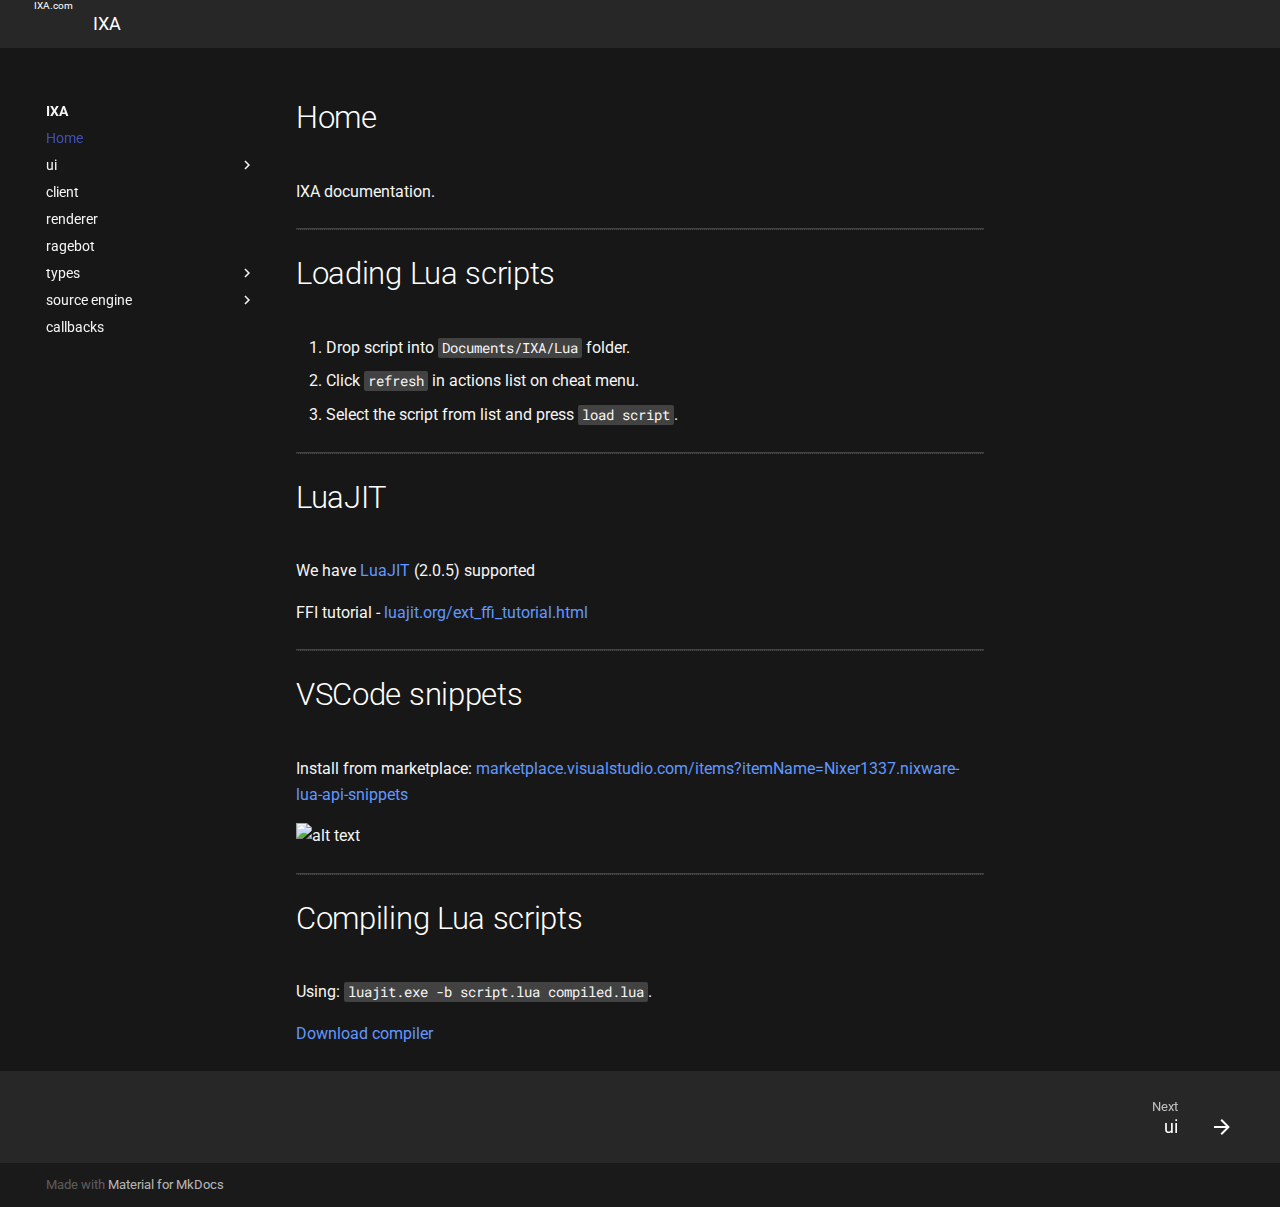
==== api.html @ 3b414187 "Update api.html" ====
<!doctype html>
<html lang="en" class="no-js">
  <head>
    
        <meta charset="utf-8">
        <meta name="viewport" content="width=device-width,initial-scale=1">
        <link rel="shortcut icon" href="img/2main.png">
        <meta name="generator" content="mkdocs-1.1.2, mkdocs-material-5.2.0">
        <title>IXA</title>
        <link rel="stylesheet" href="css/api.css">
        <link href="https://fonts.gstatic.com" rel="preconnect" crossorigin>
        <link rel="stylesheet" href="https://fonts.googleapis.com/css?family=Roboto:300,400,400i,700%7CRoboto+Mono&display=fallback">
        <style>body,input{font-family:"Roboto",-apple-system,BlinkMacSystemFont,Helvetica,Arial,sans-serif}code,kbd,pre{font-family:"Roboto Mono",SFMono-Regular,Consolas,Menlo,monospace}</style>
  </head>
  
  
    <body dir="ltr">
  
    <input class="md-toggle" data-md-toggle="drawer" type="checkbox" id="__drawer" autocomplete="off">
    <input class="md-toggle" data-md-toggle="search" type="checkbox" id="__search" autocomplete="off">
    <label class="md-overlay" for="__drawer"></label>
    <div data-md-component="skip">
      
        
        <a href="#home" class="md-skip">
          Skip to content
        </a>
      
    </div>
    <div data-md-component="announce">
      
    </div>
    
      <header class="md-header" data-md-component="header">
  <nav class="md-header-nav md-grid" aria-label="Header">
    <a href="." title="IXA" class="md-header-nav__brand" aria-label="IXA">
      
    <a href="">IXA<span></span>.com</a>

    </a>
    <label class="md-header-nav__button md-icon" for="__drawer">
      <svg xmlns="http://www.w3.org/2000/svg" viewBox="0 0 24 24"><path d="M3 6h18v2H3V6m0 5h18v2H3v-2m0 5h18v2H3v-2z"/></svg>
    </label>
    <div class="md-header-nav__title" data-md-component="header-title">
      
        <div class="md-header-nav__ellipsis">
          <span class="md-header-nav__topic md-ellipsis">IXA</span><span class="md-header-nav__topic md-ellipsis">
            
              Home
            
          </span>
        </div>
      
    </div>
    
      <label class="md-header-nav__button md-icon" for="__search">
        <svg xmlns="http://www.w3.org/2000/svg" viewBox="0 0 24 24"><path d="M9.5 3A6.5 6.5 0 0116 9.5c0 1.61-.59 3.09-1.56 4.23l.27.27h.79l5 5-1.5 1.5-5-5v-.79l-.27-.27A6.516 6.516 0 019.5 16 6.5 6.5 0 013 9.5 6.5 6.5 0 019.5 3m0 2C7 5 5 7 5 9.5S7 14 9.5 14 14 12 14 9.5 12 5 9.5 5z"/></svg>
      </label>
      
<div class="md-search" data-md-component="search" role="dialog">
  <label class="md-search__overlay" for="__search"></label>
  <div class="md-search__inner" role="search">
    <form class="md-search__form" name="search">
      <input type="text" class="md-search__input" name="query" aria-label="Search" placeholder="Search" autocapitalize="off" autocorrect="off" autocomplete="off" spellcheck="false" data-md-component="search-query" data-md-state="active">
      <label class="md-search__icon md-icon" for="__search">
        <svg xmlns="http://www.w3.org/2000/svg" viewBox="0 0 24 24"><path d="M9.5 3A6.5 6.5 0 0116 9.5c0 1.61-.59 3.09-1.56 4.23l.27.27h.79l5 5-1.5 1.5-5-5v-.79l-.27-.27A6.516 6.516 0 019.5 16 6.5 6.5 0 013 9.5 6.5 6.5 0 019.5 3m0 2C7 5 5 7 5 9.5S7 14 9.5 14 14 12 14 9.5 12 5 9.5 5z"/></svg>
        <svg xmlns="http://www.w3.org/2000/svg" viewBox="0 0 24 24"><path d="M20 11v2H8l5.5 5.5-1.42 1.42L4.16 12l7.92-7.92L13.5 5.5 8 11h12z"/></svg>
      </label>
      <button type="reset" class="md-search__icon md-icon" aria-label="Clear" data-md-component="search-reset" tabindex="-1">
        <svg xmlns="http://www.w3.org/2000/svg" viewBox="0 0 24 24"><path d="M19 6.41L17.59 5 12 10.59 6.41 5 5 6.41 10.59 12 5 17.59 6.41 19 12 13.41 17.59 19 19 17.59 13.41 12 19 6.41z"/></svg>
      </button>
    </form>
    <div class="md-search__output">
      <div class="md-search__scrollwrap" data-md-scrollfix>
        <div class="md-search-result" data-md-component="search-result">
          <div class="md-search-result__meta">
            Initializing search
          </div>
          <ol class="md-search-result__list"></ol>
        </div>
      </div>
    </div>
  </div>
</div>
    
    
  </nav>
</header>
    
    <div class="md-container" data-md-component="container">
      
        
      
      
        
      
      <main class="md-main" data-md-component="main">
        <div class="md-main__inner md-grid">
          
            
              <div class="md-sidebar md-sidebar--primary" data-md-component="navigation">
                <div class="md-sidebar__scrollwrap">
                  <div class="md-sidebar__inner">
                    <nav class="md-nav md-nav--primary" aria-label="Navigation" data-md-level="0">
  <label class="md-nav__title" for="__drawer">
    <a href="." title="IXA" class="md-nav__button md-logo" aria-label="IXA">
      
  <img src="2main.png" alt="logo">

    </a>
    IXA
  </label>
  
  <ul class="md-nav__list" data-md-scrollfix>
    
      
      
      

  


  <li class="md-nav__item md-nav__item--active">
    
    <input class="md-nav__toggle md-toggle" data-md-toggle="toc" type="checkbox" id="__toc">
    
      
    
    
    <a href="." title="Home" class="md-nav__link md-nav__link--active">
      Home
    </a>
    
  </li>

    
      
      
      


  <li class="md-nav__item md-nav__item--nested">
    
      <input class="md-nav__toggle md-toggle" data-md-toggle="nav-2" type="checkbox" id="nav-2">
    
    <label class="md-nav__link" for="nav-2">
      ui
      <span class="md-nav__icon md-icon">
        <svg xmlns="http://www.w3.org/2000/svg" viewBox="0 0 24 24"><path d="M8.59 16.58L13.17 12 8.59 7.41 10 6l6 6-6 6-1.41-1.42z"/></svg>
      </span>
    </label>
    <nav class="md-nav" aria-label="ui" data-md-level="1">
      <label class="md-nav__title" for="nav-2">
        <span class="md-nav__icon md-icon">
          <svg xmlns="http://www.w3.org/2000/svg" viewBox="0 0 24 24"><path d="M20 11v2H8l5.5 5.5-1.42 1.42L4.16 12l7.92-7.92L13.5 5.5 8 11h12z"/></svg>
        </span>
        ui
      </label>
      <ul class="md-nav__list" data-md-scrollfix>
        
        
          
          
          


  <li class="md-nav__item">
    <a href="ui/ui/" title="ui" class="md-nav__link">
      ui
    </a>
  </li>

        
          
          
          


  <li class="md-nav__item">
    <a href="ui/vars/" title="vars" class="md-nav__link">
      vars
    </a>
  </li>

        
          
          
          


  <li class="md-nav__item md-nav__item--nested">
    
      <input class="md-nav__toggle md-toggle" data-md-toggle="nav-2-3" type="checkbox" id="nav-2-3">
    
    <label class="md-nav__link" for="nav-2-3">
      types
      <span class="md-nav__icon md-icon">
        <svg xmlns="http://www.w3.org/2000/svg" viewBox="0 0 24 24"><path d="M8.59 16.58L13.17 12 8.59 7.41 10 6l6 6-6 6-1.41-1.42z"/></svg>
      </span>
    </label>
    <nav class="md-nav" aria-label="types" data-md-level="2">
      <label class="md-nav__title" for="nav-2-3">
        <span class="md-nav__icon md-icon">
          <svg xmlns="http://www.w3.org/2000/svg" viewBox="0 0 24 24"><path d="M20 11v2H8l5.5 5.5-1.42 1.42L4.16 12l7.92-7.92L13.5 5.5 8 11h12z"/></svg>
        </span>
        types
      </label>
      <ul class="md-nav__list" data-md-scrollfix>
        
        
          
          
          


  <li class="md-nav__item">
    <a href="ui/types/check_box_t/" title="check_box_t" class="md-nav__link">
      check_box_t
    </a>
  </li>

        
          
          
          


  <li class="md-nav__item">
    <a href="ui/types/color_edit_t/" title="color_edit_t" class="md-nav__link">
      color_edit_t
    </a>
  </li>

        
          
          
          


  <li class="md-nav__item">
    <a href="ui/types/combo_box_t/" title="combo_box_t" class="md-nav__link">
      combo_box_t
    </a>
  </li>

        
          
          
          


  <li class="md-nav__item">
    <a href="ui/types/multi_combo_box_t/" title="multi_combo_box_t" class="md-nav__link">
      multi_combo_box_t
    </a>
  </li>

        
          
          
          


  <li class="md-nav__item">
    <a href="ui/types/key_bind_t/" title="key_bind_t" class="md-nav__link">
      key_bind_t
    </a>
  </li>

        
          
          
          


  <li class="md-nav__item">
    <a href="ui/types/slider_float_t/" title="slider_float_t" class="md-nav__link">
      slider_float_t
    </a>
  </li>

        
          
          
          


  <li class="md-nav__item">
    <a href="ui/types/slider_int_t/" title="slider_int_t" class="md-nav__link">
      slider_int_t
    </a>
  </li>

        
          
          
          


  <li class="md-nav__item">
    <a href="ui/types/text_input_t/" title="text_input_t" class="md-nav__link">
      text_input_t
    </a>
  </li>

        
      </ul>
    </nav>
  </li>

        
      </ul>
    </nav>
  </li>

    
      
      
      


  <li class="md-nav__item">
    <a href="client/" title="client" class="md-nav__link">
      client
    </a>
  </li>

    
      
      
      


  <li class="md-nav__item">
    <a href="renderer/" title="renderer" class="md-nav__link">
      renderer
    </a>
  </li>

    
      
      
      


  <li class="md-nav__item">
    <a href="ragebot/" title="ragebot" class="md-nav__link">
      ragebot
    </a>
  </li>

    
      
      
      


  <li class="md-nav__item md-nav__item--nested">
    
      <input class="md-nav__toggle md-toggle" data-md-toggle="nav-6" type="checkbox" id="nav-6">
    
    <label class="md-nav__link" for="nav-6">
      types
      <span class="md-nav__icon md-icon">
        <svg xmlns="http://www.w3.org/2000/svg" viewBox="0 0 24 24"><path d="M8.59 16.58L13.17 12 8.59 7.41 10 6l6 6-6 6-1.41-1.42z"/></svg>
      </span>
    </label>
    <nav class="md-nav" aria-label="types" data-md-level="1">
      <label class="md-nav__title" for="nav-6">
        <span class="md-nav__icon md-icon">
          <svg xmlns="http://www.w3.org/2000/svg" viewBox="0 0 24 24"><path d="M20 11v2H8l5.5 5.5-1.42 1.42L4.16 12l7.92-7.92L13.5 5.5 8 11h12z"/></svg>
        </span>
        types
      </label>
      <ul class="md-nav__list" data-md-scrollfix>
        
        
          
          
          


  <li class="md-nav__item">
    <a href="types/vec2_t/" title="vec2_t" class="md-nav__link">
      vec2_t
    </a>
  </li>

        
          
          
          


  <li class="md-nav__item">
    <a href="types/vec3_t/" title="vec3_t" class="md-nav__link">
      vec3_t
    </a>
  </li>

        
          
          
          


  <li class="md-nav__item">
    <a href="types/angle_t/" title="angle_t" class="md-nav__link">
      angle_t
    </a>
  </li>

        
          
          
          


  <li class="md-nav__item">
    <a href="types/rect_t/" title="rect_t" class="md-nav__link">
      rect_t
    </a>
  </li>

        
          
          
          


  <li class="md-nav__item">
    <a href="types/color_t/" title="color_t" class="md-nav__link">
      color_t
    </a>
  </li>

        
      </ul>
    </nav>
  </li>

    
      
      
      


  <li class="md-nav__item md-nav__item--nested">
    
      <input class="md-nav__toggle md-toggle" data-md-toggle="nav-7" type="checkbox" id="nav-7">
    
    <label class="md-nav__link" for="nav-7">
      source engine
      <span class="md-nav__icon md-icon">
        <svg xmlns="http://www.w3.org/2000/svg" viewBox="0 0 24 24"><path d="M8.59 16.58L13.17 12 8.59 7.41 10 6l6 6-6 6-1.41-1.42z"/></svg>
      </span>
    </label>
    <nav class="md-nav" aria-label="source engine" data-md-level="1">
      <label class="md-nav__title" for="nav-7">
        <span class="md-nav__icon md-icon">
          <svg xmlns="http://www.w3.org/2000/svg" viewBox="0 0 24 24"><path d="M20 11v2H8l5.5 5.5-1.42 1.42L4.16 12l7.92-7.92L13.5 5.5 8 11h12z"/></svg>
        </span>
        source engine
      </label>
      <ul class="md-nav__list" data-md-scrollfix>
        
        
          
          
          


  <li class="md-nav__item md-nav__item--nested">
    
      <input class="md-nav__toggle md-toggle" data-md-toggle="nav-7-1" type="checkbox" id="nav-7-1">
    
    <label class="md-nav__link" for="nav-7-1">
      types
      <span class="md-nav__icon md-icon">
        <svg xmlns="http://www.w3.org/2000/svg" viewBox="0 0 24 24"><path d="M8.59 16.58L13.17 12 8.59 7.41 10 6l6 6-6 6-1.41-1.42z"/></svg>
      </span>
    </label>
    <nav class="md-nav" aria-label="types" data-md-level="2">
      <label class="md-nav__title" for="nav-7-1">
        <span class="md-nav__icon md-icon">
          <svg xmlns="http://www.w3.org/2000/svg" viewBox="0 0 24 24"><path d="M20 11v2H8l5.5 5.5-1.42 1.42L4.16 12l7.92-7.92L13.5 5.5 8 11h12z"/></svg>
        </span>
        types
      </label>
      <ul class="md-nav__list" data-md-scrollfix>
        
        
          
          
          


  <li class="md-nav__item">
    <a href="sourceengine/types/game_event_t/" title="game_event_t" class="md-nav__link">
      game_event_t
    </a>
  </li>

        
          
          
          


  <li class="md-nav__item">
    <a href="sourceengine/types/usercmd_t/" title="usercmd_t" class="md-nav__link">
      usercmd_t
    </a>
  </li>

        
          
          
          


  <li class="md-nav__item">
    <a href="sourceengine/types/convar_t/" title="convar_t" class="md-nav__link">
      convar_t
    </a>
  </li>

        
          
          
          


  <li class="md-nav__item">
    <a href="sourceengine/types/entity_t/" title="entity_t" class="md-nav__link">
      entity_t
    </a>
  </li>

        
          
          
          


  <li class="md-nav__item">
    <a href="sourceengine/types/player_info_t/" title="player_info_t" class="md-nav__link">
      player_info_t
    </a>
  </li>

        
          
          
          


  <li class="md-nav__item">
    <a href="sourceengine/types/trace_t/" title="trace_t" class="md-nav__link">
      trace_t
    </a>
  </li>

        
          
          
          


  <li class="md-nav__item">
    <a href="sourceengine/types/shot_info_t/" title="shot_info_t" class="md-nav__link">
      shot_info_t
    </a>
  </li>

        
          
          
          


  <li class="md-nav__item">
    <a href="sourceengine/types/view_setup_t/" title="view_setup_t" class="md-nav__link">
      view_setup_t
    </a>
  </li>

        
      </ul>
    </nav>
  </li>

        
          
          
          


  <li class="md-nav__item">
    <a href="sourceengine/se/" title="se" class="md-nav__link">
      se
    </a>
  </li>

        
          
          
          


  <li class="md-nav__item">
    <a href="sourceengine/engine/" title="engine" class="md-nav__link">
      engine
    </a>
  </li>

        
          
          
          


  <li class="md-nav__item">
    <a href="sourceengine/trace/" title="trace" class="md-nav__link">
      trace
    </a>
  </li>

        
          
          
          


  <li class="md-nav__item">
    <a href="sourceengine/entitylist/" title="entitylist" class="md-nav__link">
      entitylist
    </a>
  </li>

        
          
          
          


  <li class="md-nav__item">
    <a href="sourceengine/globalvars/" title="globalvars" class="md-nav__link">
      globalvars
    </a>
  </li>

        
          
          
          


  <li class="md-nav__item">
    <a href="sourceengine/clientstate/" title="clientstate" class="md-nav__link">
      clientstate
    </a>
  </li>

        
      </ul>
    </nav>
  </li>

    
      
      
      


  <li class="md-nav__item">
    <a href="callbacks/" title="callbacks" class="md-nav__link">
      callbacks
    </a>
  </li>

    
  </ul>
</nav>
                  </div>
                </div>
              </div>
            
            
              <div class="md-sidebar md-sidebar--secondary" data-md-component="toc">
                <div class="md-sidebar__scrollwrap">
                  <div class="md-sidebar__inner">
                    
<nav class="md-nav md-nav--secondary" aria-label="Table of contents">
  
  
    
  
  
</nav>
                  </div>
                </div>
              </div>
            
          
          <div class="md-content">
            <article class="md-content__inner md-typeset">
              
                
                
                  
                
                
                <h1 id="home">Home</h1>
<p>IXA documentation.</p>
<hr />
<h1 id="loading-lua-scripts">Loading Lua scripts</h1>
<ol>
<li>Drop script into <code>Documents/IXA/Lua</code> folder.</li>
<li>Click <code>refresh</code> in actions list on cheat menu.</li>
<li>Select the script from list and press <code>load script</code>.</li>
</ol>
<hr />
<h1 id="luajit">LuaJIT</h1>
<p>We have <a href="https://luajit.org/">LuaJIT</a> (2.0.5) supported</p>
<p>FFI tutorial - <a href="https://luajit.org/ext_ffi_tutorial.html">luajit.org/ext_ffi_tutorial.html</a></p>
<hr />
<h1 id="vscode-snippets">VSCode snippets</h1>
<p>Install from marketplace: <a href="https://marketplace.visualstudio.com/items?itemName=Nixer1337.nixware-lua-api-snippets">marketplace.visualstudio.com/items?itemName=Nixer1337.nixware-lua-api-snippets</a></p>
<p><img alt="alt text" src="./Y4a13cI.png" /></p>
<hr />
<h1 id="compiling-lua-scripts">Compiling Lua scripts</h1>
<p>Using: <code>luajit.exe -b script.lua compiled.lua</code>.</p>
<p><a href="https://nixware.cc/attachments/211/">Download compiler</a></p>
                
              
              
                


              
            </article>
          </div>
        </div>
      </main>
      
        
<footer class="md-footer">
  
    <div class="md-footer-nav">
      <nav class="md-footer-nav__inner md-grid" aria-label="Footer">
        
        
          <a href="ui/ui/" title="ui" class="md-footer-nav__link md-footer-nav__link--next" rel="next">
            <div class="md-footer-nav__title">
              <div class="md-ellipsis">
                <span class="md-footer-nav__direction">
                  Next
                </span>
                ui
              </div>
            </div>
            <div class="md-footer-nav__button md-icon">
              <svg xmlns="http://www.w3.org/2000/svg" viewBox="0 0 24 24"><path d="M4 11v2h12l-5.5 5.5 1.42 1.42L19.84 12l-7.92-7.92L10.5 5.5 16 11H4z"/></svg>
            </div>
          </a>
        
      </nav>
    </div>
  
  <div class="md-footer-meta md-typeset">
    <div class="md-footer-meta__inner md-grid">
      <div class="md-footer-copyright">
        
        Made with
        <a href="https://squidfunk.github.io/mkdocs-material/" target="_blank" rel="noopener">
          Material for MkDocs
        </a>
      </div>
      
    </div>
  </div>
</footer>
      
    </div>
    
      <script src="assets/javascripts/vendor.d710d30a.min.js"></script>
      <script src="assets/javascripts/bundle.5f27aba8.min.js"></script><script id="__lang" type="application/json">{"clipboard.copy": "Copy to clipboard", "clipboard.copied": "Copied to clipboard", "search.config.lang": "en", "search.config.pipeline": "trimmer, stopWordFilter", "search.config.separator": "[\\s\\-]+", "search.result.placeholder": "Type to start searching", "search.result.none": "No matching documents", "search.result.one": "1 matching document", "search.result.other": "# matching documents"}</script>
      
      <script>
        app = initialize({
          base: ".",
          features: [],
          search: Object.assign({
            worker: "assets/javascripts/worker/search.27c6a5e6.min.js"
          }, typeof search !== "undefined" && search)
        })
      </script>
      
    
  </body>
</html>
---- css/api.css ----
html{box-sizing:border-box}*,*::before,*::after{box-sizing:inherit}html{-webkit-text-size-adjust:none;-moz-text-size-adjust:none;-ms-text-size-adjust:none;text-size-adjust:none}body{margin:0}hr{box-sizing:content-box;overflow:visible}a,button,label,input{-webkit-tap-highlight-color:transparent}a{color:inherit;text-decoration:none}small{font-size:80%}sub,sup{position:relative;font-size:80%;line-height:0;vertical-align:baseline}sub{bottom:-0.25em}sup{top:-0.5em}img{border-style:none}table{border-collapse:separate;border-spacing:0}td,th{font-weight:normal;vertical-align:top}button{margin:0;padding:0;font-size:inherit;background:transparent;border:0}input{border:0;outline:0}:root{--md-default-fg-color: hsla(0, 0%, 0%, 0.87);--md-default-fg-color--light: hsla(0, 0%, 0%, 0.54);--md-default-fg-color--lighter: hsla(0, 0%, 0%, 0.32);--md-default-fg-color--lightest: hsla(0, 0%, 0%, 0.07);--md-default-bg-color: hsla(0, 0%, 100%, 1);--md-default-bg-color--light: hsla(0, 0%, 100%, 0.7);--md-default-bg-color--lighter: hsla(0, 0%, 100%, 0.3);--md-default-bg-color--lightest: hsla(0, 0%, 100%, 0.12);--md-primary-fg-color: hsla(231deg, 48%, 48%, 1);--md-primary-fg-color--light: hsla(230deg, 44%, 64%, 1);--md-primary-fg-color--dark: hsla(232deg, 54%, 41%, 1);--md-primary-bg-color: hsla(0, 0%, 100%, 1);--md-primary-bg-color--light: hsla(0, 0%, 100%, 0.7);--md-accent-fg-color: hsla(231deg, 99%, 66%, 1);--md-accent-fg-color--transparent: hsla(231deg, 99%, 66%, 0.1);--md-accent-bg-color: hsla(0, 0%, 100%, 1);--md-accent-bg-color--light: hsla(0, 0%, 100%, 0.7)}:root>*{--md-code-bg-color: hsla(0, 0%, 96%, 1);--md-code-fg-color: hsla(200, 18%, 26%, 1);--md-text-color: var(--md-default-fg-color);--md-text-link-color: var(--md-primary-fg-color);--md-admonition-bg-color: var(--md-default-bg-color);--md-admonition-fg-color: var(--md-default-fg-color);--md-footer-bg-color: hsla(0, 0%, 0%, 0.87);--md-footer-bg-color--dark: hsla(0, 0%, 0%, 0.32);--md-footer-fg-color: hsla(0, 0%, 100%, 1);--md-footer-fg-color--light: hsla(0, 0%, 100%, 0.7);--md-footer-fg-color--lighter: hsla(0, 0%, 100%, 0.3)}.md-icon svg{display:block;width:1.2rem;height:1.2rem;margin:0 auto;fill:currentColor}body{-webkit-font-smoothing:antialiased;-moz-osx-font-smoothing:grayscale}body,input{color:#F5F5F5 !important;font-feature-settings:"kern","liga";font-family:-apple-system,BlinkMacSystemFont,Helvetica,Arial,sans-serif;transition:color 250ms,background-color 250ms}code,pre,kbd{color:var(--md-text-color);font-feature-settings:"kern";font-family:SFMono-Regular,Consolas,Menlo,monospace;transition:color 250ms,background-color 250ms}.md-typeset{font-size:.8rem;line-height:1.6;-webkit-print-color-adjust:exact;color-adjust:exact}.md-typeset p,.md-typeset ul,.md-typeset ol,.md-typeset blockquote{margin:1em 0}.md-typeset h1{margin:0 0 2rem;color:var(--md-default-fg-color--light);font-weight:300;font-size:1.5625rem;line-height:1.3;letter-spacing:-0.01em}.md-typeset h2{margin:2rem 0 .8rem;font-weight:300;font-size:1.25rem;line-height:1.4;letter-spacing:-0.01em}.md-typeset h3{margin:1.6rem 0 .8rem;font-weight:400;font-size:1rem;line-height:1.5;letter-spacing:-0.01em}.md-typeset h2+h3{margin-top:.8rem}.md-typeset h4{margin:.8rem 0;font-weight:700;font-size:.8rem;letter-spacing:-0.01em}.md-typeset h5,.md-typeset h6{margin:.8rem 0;color:var(--md-default-fg-color--light);font-weight:700;font-size:.64rem;letter-spacing:-0.01em}.md-typeset h5{text-transform:uppercase}.md-typeset hr{margin:1.5em 0;border-bottom:.05rem dotted var(--md-default-fg-color--lighter)}.md-typeset a{color:var(--md-text-link-color);word-break:break-word}.md-typeset a,.md-typeset a::before{transition:color 250ms}.md-typeset a:focus,.md-typeset a:hover{color:var(--md-accent-fg-color)}.md-typeset code,.md-typeset pre,.md-typeset kbd{color:#F5F5F5 !important;direction:ltr}@media print{.md-typeset code,.md-typeset pre,.md-typeset kbd{white-space:pre-wrap}}.md-typeset code{padding:0 .2941176471em;font-size:.85em;word-break:break-word;background-color:var(--md-code-bg-color);border-radius:.1rem;-webkit-box-decoration-break:clone;box-decoration-break:clone}.md-typeset h1 code,.md-typeset h2 code,.md-typeset h3 code,.md-typeset h4 code,.md-typeset h5 code,.md-typeset h6 code{margin:initial;padding:initial;background-color:transparent;box-shadow:none}.md-typeset a>code{color:currentColor}.md-typeset pre{position:relative;margin:1em 0;line-height:1.4}.md-typeset pre>code{display:block;margin:0;padding:.525rem 1.1764705882em;overflow:auto;word-break:normal;box-shadow:none;-webkit-box-decoration-break:slice;box-decoration-break:slice;touch-action:auto;scrollbar-width:thin}.md-typeset pre>code::-webkit-scrollbar{width:.2rem;height:.2rem}.md-typeset pre>code::-webkit-scrollbar-thumb{background-color:var(--md-default-fg-color--lighter)}.md-typeset pre>code::-webkit-scrollbar-thumb:hover{background-color:var(--md-accent-fg-color)}@media screen and (max-width: 44.9375em){.md-typeset>pre{margin:1em -0.8rem}.md-typeset>pre code{border-radius:0}}.md-typeset kbd{display:inline-block;padding:0 .6666666667em;font-size:.75em;line-height:1.5;vertical-align:text-top;word-break:break-word;border-radius:.1rem;box-shadow:0 .1rem 0 .05rem var(--md-default-fg-color--lighter),0 .1rem 0 var(--md-default-fg-color--lighter),inset 0 -0.1rem .2rem var(--md-default-bg-color)}.md-typeset mark{padding:0 .25em;word-break:break-word;background-color:#424242;border-radius:.1rem;-webkit-box-decoration-break:clone;box-decoration-break:clone}.md-typeset abbr{text-decoration:none;border-bottom:.05rem dotted var(--md-default-fg-color--light);cursor:help}.md-typeset small{opacity:.75}.md-typeset sup,.md-typeset sub{margin-left:.078125em}[dir=rtl] .md-typeset sup,[dir=rtl] .md-typeset sub{margin-right:.078125em;margin-left:initial}.md-typeset blockquote{padding-left:.6rem;color:var(--md-default-fg-color--light);border-left:.2rem solid var(--md-default-fg-color--lighter);transition:color 250ms,border-color 250ms}[dir=rtl] .md-typeset blockquote{padding-right:.6rem;padding-left:initial;border-right:.2rem solid var(--md-default-fg-color--lighter);border-left:initial}.md-typeset ul{list-style-type:disc}.md-typeset ul,.md-typeset ol{margin-left:.625em;padding:0}[dir=rtl] .md-typeset ul,[dir=rtl] .md-typeset ol{margin-right:.625em;margin-left:initial}.md-typeset ul ol,.md-typeset ol ol{list-style-type:lower-alpha}.md-typeset ul ol ol,.md-typeset ol ol ol{list-style-type:lower-roman}.md-typeset ul li,.md-typeset ol li{margin-bottom:.5em;margin-left:1.25em}[dir=rtl] .md-typeset ul li,[dir=rtl] .md-typeset ol li{margin-right:1.25em;margin-left:initial}.md-typeset ul li p,.md-typeset ul li blockquote,.md-typeset ol li p,.md-typeset ol li blockquote{margin:.5em 0}.md-typeset ul li:last-child,.md-typeset ol li:last-child{margin-bottom:0}.md-typeset ul li ul,.md-typeset ul li ol,.md-typeset ol li ul,.md-typeset ol li ol{margin:.5em 0 .5em .625em}[dir=rtl] .md-typeset ul li ul,[dir=rtl] .md-typeset ul li ol,[dir=rtl] .md-typeset ol li ul,[dir=rtl] .md-typeset ol li ol{margin-right:.625em;margin-left:initial}.md-typeset dd{margin:1em 0 1em 1.875em}[dir=rtl] .md-typeset dd{margin-right:1.875em;margin-left:initial}.md-typeset img,.md-typeset svg{max-width:100%;height:auto}.md-typeset iframe{max-width:100%}.md-typeset table:not([class]){display:inline-block;max-width:100%;overflow:auto;font-size:.64rem;background:var(--md-default-bg-color);border-radius:.1rem;box-shadow:0 .2rem .5rem rgba(0,0,0,.05),0 0 .05rem rgba(0,0,0,.1);touch-action:auto}.md-typeset table:not([class])+*{margin-top:1.5em}.md-typeset table:not([class]) th:not([align]),.md-typeset table:not([class]) td:not([align]){text-align:left}[dir=rtl] .md-typeset table:not([class]) th:not([align]),[dir=rtl] .md-typeset table:not([class]) td:not([align]){text-align:right}.md-typeset table:not([class]) th{min-width:5rem;padding:.6rem .8rem;color:var(--md-default-bg-color);vertical-align:top;background-color:var(--md-default-fg-color--light)}.md-typeset table:not([class]) td{padding:.6rem .8rem;vertical-align:top;border-top:.05rem solid var(--md-default-fg-color--lightest)}.md-typeset table:not([class]) tr{transition:background-color 250ms}.md-typeset table:not([class]) tr:hover{background-color:rgba(0,0,0,.035);box-shadow:0 .05rem 0 var(--md-default-bg-color) inset}.md-typeset table:not([class]) tr:first-child td{border-top:0}.md-typeset table:not([class]) a{word-break:normal}.md-typeset__scrollwrap{margin:1em -0.8rem;overflow-x:auto;touch-action:auto}.md-typeset__table{display:inline-block;margin-bottom:.5em;padding:0 .8rem}.md-typeset__table table{display:table;width:100%;margin:0;overflow:hidden}html{height:100%;overflow-x:hidden;font-size:125%}@media screen and (min-width: 100em){html{font-size:137.5%}}@media screen and (min-width: 125em){html{font-size:150%}}body{position:relative;display:flex;flex-direction:column;width:100%;min-height:100%;font-size:.5rem;background-color:#171717}@media screen and (max-width: 59.9375em){body[data-md-state=lock]{position:fixed}}@media print{body{display:block}}hr{display:block;height:.05rem;padding:0;border:0}.md-grid{max-width:61rem;margin-right:auto;margin-left:auto}.md-container{display:flex;flex-direction:column;flex-grow:1}@media print{.md-container{display:block}}.md-main{flex-grow:1}.md-main__inner{display:flex;height:100%;margin-top:1.5rem}.md-ellipsis{display:block;overflow:hidden;white-space:nowrap;text-overflow:ellipsis}.md-toggle{display:none}.md-overlay{position:fixed;top:0;z-index:3;width:0;height:0;background-color:rgba(0,0,0,.54);opacity:0;transition:width 0ms 250ms,height 0ms 250ms,opacity 250ms}@media screen and (max-width: 76.1875em){[data-md-toggle=drawer]:checked~.md-overlay{width:100%;height:100%;opacity:1;transition:width 0ms,height 0ms,opacity 250ms}}.md-skip{position:fixed;z-index:-1;margin:.5rem;padding:.3rem .5rem;color:var(--md-default-bg-color);font-size:.64rem;background-color:var(--md-default-fg-color);border-radius:.1rem;transform:translateY(0.4rem);opacity:0}.md-skip:focus{z-index:10;transform:translateY(0);opacity:1;transition:transform 250ms cubic-bezier(0.4, 0, 0.2, 1),opacity 175ms 75ms}@page{margin:25mm}.md-announce{overflow:auto;background-color:var(--md-default-fg-color)}.md-announce__inner{margin:.6rem auto;padding:0 .8rem;color:var(--md-default-bg-color);font-size:.7rem}@media print{.md-announce{display:none}}.md-typeset .md-button{display:inline-block;padding:.625em 2em;color:var(--md-primary-fg-color);font-weight:700;border:.1rem solid currentColor;border-radius:.1rem;transition:color 250ms,background-color 250ms,border-color 250ms}.md-typeset .md-button--primary{color:var(--md-primary-bg-color);background-color:var(--md-primary-fg-color);border-color:var(--md-primary-fg-color)}.md-typeset .md-button:focus,.md-typeset .md-button:hover{color:var(--md-accent-bg-color);background-color:var(--md-accent-fg-color);border-color:var(--md-accent-fg-color)}.md-clipboard{position:absolute;top:.4rem;right:.5em;z-index:1;width:1.5em;height:1.5em;color:var(--md-default-fg-color--lightest);border-radius:.1rem;cursor:pointer;transition:color 250ms}@media print{.md-clipboard{display:none}}.md-clipboard svg{width:1.125em;height:1.125em}pre:hover .md-clipboard{color:var(--md-default-fg-color--light)}pre .md-clipboard:focus,pre .md-clipboard:hover{color:var(--md-accent-fg-color)}.md-content{flex:1;max-width:100%}@media screen and (min-width: 60em)and (max-width: 76.1875em){.md-content{max-width:calc(100% - 12.1rem)}}@media screen and (min-width: 76.25em){.md-content{max-width:calc(100% - 12.1rem * 2)}}.md-content__inner{margin:0 .8rem 1.2rem;padding-top:.6rem}@media screen and (min-width: 76.25em){.md-content__inner{margin-right:1.2rem;margin-left:1.2rem}}.md-content__inner::before{display:block;height:.4rem;content:""}.md-content__inner>:last-child{margin-bottom:0}.md-content__button{float:right;margin:.4rem 0;margin-left:.4rem;padding:0}[dir=rtl] .md-content__button{float:left;margin-right:.4rem;margin-left:initial}[dir=rtl] .md-content__button svg{transform:scaleX(-1)}.md-typeset .md-content__button{color:var(--md-default-fg-color--lighter)}.md-content__button svg{display:inline;vertical-align:top}@media print{.md-content__button{display:none}}.md-dialog{box-shadow:0 2px 2px 0 rgba(0,0,0,.14),0 1px 5px 0 rgba(0,0,0,.12),0 3px 1px -2px rgba(0,0,0,.2);position:fixed;right:.8rem;bottom:.8rem;left:initial;z-index:2;display:block;min-width:11.1rem;padding:.4rem .6rem;color:var(--md-default-bg-color);font-size:.7rem;background:var(--md-default-fg-color);border:none;border-radius:.1rem;transform:translateY(100%);opacity:0;transition:transform 0ms 400ms,opacity 400ms}[dir=rtl] .md-dialog{right:initial;left:.8rem}.md-dialog[data-md-state=open]{transform:translateY(0);opacity:1;transition:transform 400ms cubic-bezier(0.075, 0.85, 0.175, 1),opacity 400ms}@media print{.md-dialog{display:none}}.md-header{position:-webkit-sticky;position:sticky;top:0;right:0;left:0;z-index:2;height:2.4rem;color:var(--md-primary-bg-color);background-color:#282727;box-shadow:0 0 .2rem rgba(0,0,0,0),0 .2rem .4rem rgba(0,0,0,0);transition:color 250ms,background-color 250ms}.no-js .md-header{box-shadow:none;transition:none}.md-header[data-md-state=shadow]{box-shadow:0 0 .2rem rgba(0,0,0,.1),0 .2rem .4rem rgba(0,0,0,.2);transition:color 250ms,background-color 250ms,box-shadow 250ms}@media print{.md-header{display:none}}.md-header-nav{display:flex;padding:0 .2rem}.md-header-nav__button{position:relative;z-index:1;display:block;margin:.2rem;padding:.4rem;cursor:pointer;transition:opacity 250ms}[dir=rtl] .md-header-nav__button svg{transform:scaleX(-1)}.md-header-nav__button:focus,.md-header-nav__button:hover{opacity:.7}.md-header-nav__button.md-logo{margin:.2rem;padding:.4rem}.md-header-nav__button.md-logo img,.md-header-nav__button.md-logo svg{display:block;width:1.2rem;height:1.2rem;fill:currentColor}.no-js .md-header-nav__button[for=__search]{display:none}@media screen and (min-width: 60em){.md-header-nav__button[for=__search]{display:none}}@media screen and (max-width: 76.1875em){.md-header-nav__button.md-logo{display:none}}@media screen and (min-width: 76.25em){.md-header-nav__button[for=__drawer]{display:none}}.md-header-nav__topic{position:absolute;width:100%;transition:transform 400ms cubic-bezier(0.1, 0.7, 0.1, 1),opacity 150ms}[dir=rtl] .md-header-nav__topic{padding-right:1rem;padding-left:initial}.md-header-nav__topic+.md-header-nav__topic{z-index:-1;transform:translateX(1.25rem);opacity:0;transition:transform 400ms cubic-bezier(1, 0.7, 0.1, 0.1),opacity 150ms;pointer-events:none}[dir=rtl] .md-header-nav__topic+.md-header-nav__topic{transform:translateX(-1.25rem)}.no-js .md-header-nav__topic{position:initial}.no-js .md-header-nav__topic+.md-header-nav__topic{display:none}.md-header-nav__title{flex-grow:1;padding:0 1rem;font-size:.9rem;line-height:2.4rem}.md-header-nav__title[data-md-state=active] .md-header-nav__topic{z-index:-1;transform:translateX(-1.25rem);opacity:0;transition:transform 400ms cubic-bezier(1, 0.7, 0.1, 0.1),opacity 150ms;pointer-events:none}[dir=rtl] .md-header-nav__title[data-md-state=active] .md-header-nav__topic{transform:translateX(1.25rem)}.md-header-nav__title[data-md-state=active] .md-header-nav__topic+.md-header-nav__topic{z-index:0;transform:translateX(0);opacity:1;transition:transform 400ms cubic-bezier(0.1, 0.7, 0.1, 1),opacity 150ms;pointer-events:initial}.md-header-nav__title>.md-header-nav__ellipsis{position:relative;width:100%;height:100%}.md-header-nav__source{display:none}@media screen and (min-width: 60em){.md-header-nav__source{display:block;width:11.7rem;max-width:11.7rem;margin-left:1rem}[dir=rtl] .md-header-nav__source{margin-right:1rem;margin-left:initial}}@media screen and (min-width: 76.25em){.md-header-nav__source{margin-left:1.4rem}[dir=rtl] .md-header-nav__source{margin-right:1.4rem}}.md-hero{overflow:hidden;color:var(--md-primary-bg-color);font-size:1rem;background-color:var(--md-primary-fg-color);transition:background 250ms}.md-hero__inner{margin-top:1rem;padding:.8rem .8rem .4rem;transition:transform 400ms cubic-bezier(0.1, 0.7, 0.1, 1),opacity 250ms;transition-delay:100ms}@media screen and (max-width: 76.1875em){.md-hero__inner{margin-top:2.4rem;margin-bottom:1.2rem}}[data-md-state=hidden] .md-hero__inner{transform:translateY(0.625rem);opacity:0;transition:transform 0ms 400ms,opacity 100ms 0ms;pointer-events:none}.md-hero--expand .md-hero__inner{margin-bottom:1.2rem}.md-footer{color:var(--md-footer-fg-color);background-color:#282727;transition:color 250ms,background-color 250ms}@media print{.md-footer{display:none}}.md-footer-nav__inner{padding:.2rem;overflow:auto}.md-footer-nav__link{display:flex;padding-top:1.4rem;padding-bottom:.4rem;transition:opacity 250ms}@media screen and (min-width: 45em){.md-footer-nav__link{width:50%}}.md-footer-nav__link:focus,.md-footer-nav__link:hover{opacity:.7}.md-footer-nav__link--prev{float:left;width:25%}[dir=rtl] .md-footer-nav__link--prev{float:right}[dir=rtl] .md-footer-nav__link--prev svg{transform:scaleX(-1)}@media screen and (max-width: 44.9375em){.md-footer-nav__link--prev .md-footer-nav__title{display:none}}.md-footer-nav__link--next{float:right;width:75%;text-align:right}[dir=rtl] .md-footer-nav__link--next{float:left;text-align:left}[dir=rtl] .md-footer-nav__link--next svg{transform:scaleX(-1)}.md-footer-nav__title{position:relative;flex-grow:1;max-width:calc(100% - 2.4rem);padding:0 1rem;font-size:.9rem;line-height:2.4rem}.md-footer-nav__button{margin:.2rem;padding:.4rem}.md-footer-nav__direction{position:absolute;right:0;left:0;margin-top:-1rem;padding:0 1rem;font-size:.64rem;opacity:.7}.md-footer-meta{background-color:var(--md-footer-bg-color--dark)}.md-footer-meta__inner{display:flex;flex-wrap:wrap;justify-content:space-between;padding:.2rem}html .md-footer-meta.md-typeset a{color:var(--md-footer-fg-color--light)}html .md-footer-meta.md-typeset a:focus,html .md-footer-meta.md-typeset a:hover{color:var(--md-footer-fg-color)}.md-footer-copyright{width:100%;margin:auto .6rem;padding:.4rem 0;color:var(--md-footer-fg-color--lighter);font-size:.64rem}@media screen and (min-width: 45em){.md-footer-copyright{width:auto}}.md-footer-copyright__highlight{color:var(--md-footer-fg-color--light)}.md-footer-social{margin:0 .4rem;padding:.2rem 0 .6rem}@media screen and (min-width: 45em){.md-footer-social{padding:.6rem 0}}.md-footer-social__link{display:inline-block;width:1.6rem;height:1.6rem;text-align:center}.md-footer-social__link::before{line-height:1.9}.md-footer-social__link svg{max-height:.8rem;vertical-align:-25%;fill:currentColor}.md-nav{font-size:.7rem;line-height:1.3}.md-nav__title{display:block;padding:0 .6rem;overflow:hidden;font-weight:700;text-overflow:ellipsis}.md-nav__title .md-nav__button{display:none}.md-nav__title .md-nav__button img{width:100%;height:auto}.md-nav__title .md-nav__button.md-logo img,.md-nav__title .md-nav__button.md-logo svg{display:block;width:2.4rem;height:2.4rem}.md-nav__title .md-nav__button.md-logo svg{fill:currentColor}.md-nav__list{margin:0;padding:0;list-style:none}.md-nav__item{padding:0 .6rem}.md-nav__item:last-child{padding-bottom:.6rem}.md-nav__item .md-nav__item{padding-right:0}[dir=rtl] .md-nav__item .md-nav__item{padding-right:.6rem;padding-left:0}.md-nav__item .md-nav__item:last-child{padding-bottom:0}.md-nav__link{display:block;margin-top:.625em;overflow:hidden;text-overflow:ellipsis;cursor:pointer;transition:color 250ms;scroll-snap-align:start}html .md-nav__link[for=__toc]{display:none}html .md-nav__link[for=__toc]~.md-nav{display:none}.md-nav__link[data-md-state=blur]{color:var(--md-default-fg-color--lighter)}.md-nav__item .md-nav__link--active{color:var(--md-text-link-color)}.md-nav__item--nested>.md-nav__link{color:inherit}.md-nav__link:focus,.md-nav__link:hover{color:var(--md-accent-fg-color)}.md-nav__source{display:none}@media screen and (max-width: 76.1875em){.md-nav{background-color:var(--md-default-bg-color)}.md-nav--primary,.md-nav--primary .md-nav{position:absolute;top:0;right:0;left:0;z-index:1;display:flex;flex-direction:column;height:100%}.md-nav--primary .md-nav__title,.md-nav--primary .md-nav__item{font-size:.8rem;line-height:1.5}.md-nav--primary .md-nav__title{position:relative;height:5.6rem;padding:3rem .8rem .2rem;color:var(--md-default-fg-color--light);font-weight:400;line-height:2.4rem;white-space:nowrap;background-color:var(--md-default-fg-color--lightest);cursor:pointer}.md-nav--primary .md-nav__title .md-nav__icon{position:absolute;top:.4rem;left:.4rem;display:block;width:1.2rem;height:1.2rem;margin:.2rem}[dir=rtl] .md-nav--primary .md-nav__title .md-nav__icon{right:.4rem;left:initial}.md-nav--primary .md-nav__title~.md-nav__list{overflow-y:auto;background-color:var(--md-default-bg-color);box-shadow:inset 0 .05rem 0 var(--md-default-fg-color--lightest);-webkit-scroll-snap-type:y mandatory;-ms-scroll-snap-type:y mandatory;scroll-snap-type:y mandatory;touch-action:pan-y}.md-nav--primary .md-nav__title~.md-nav__list>.md-nav__item:first-child{border-top:0}.md-nav--primary .md-nav__title[for=__drawer]{position:relative;color:var(--md-primary-bg-color);background-color:var(--md-primary-fg-color)}.md-nav--primary .md-nav__title[for=__drawer] .md-nav__button{position:absolute;top:.2rem;left:.2rem;display:block;margin:.2rem;padding:.4rem;font-size:2.4rem}html [dir=rtl] .md-nav--primary .md-nav__title[for=__drawer] .md-nav__button{right:.2rem;left:initial}.md-nav--primary .md-nav__list{flex:1}.md-nav--primary .md-nav__item{padding:0;border-top:.05rem solid var(--md-default-fg-color--lightest)}[dir=rtl] .md-nav--primary .md-nav__item{padding:0}.md-nav--primary .md-nav__item--nested>.md-nav__link{padding-right:2.4rem}[dir=rtl] .md-nav--primary .md-nav__item--nested>.md-nav__link{padding-right:.8rem;padding-left:2.4rem}.md-nav--primary .md-nav__item--active>.md-nav__link{color:var(--md-text-link-color)}.md-nav--primary .md-nav__item--active>.md-nav__link:focus,.md-nav--primary .md-nav__item--active>.md-nav__link:hover{color:var(--md-accent-fg-color)}.md-nav--primary .md-nav__link{position:relative;margin-top:0;padding:.6rem .8rem}.md-nav--primary .md-nav__link .md-nav__icon{position:absolute;top:50%;right:.6rem;margin-top:-0.6rem;color:inherit;font-size:1.2rem}[dir=rtl] .md-nav--primary .md-nav__link .md-nav__icon{right:initial;left:.6rem}[dir=rtl] .md-nav--primary .md-nav__icon svg{transform:scale(-1)}.md-nav--primary .md-nav--secondary .md-nav__link{position:static}.md-nav--primary .md-nav--secondary .md-nav{position:static;background-color:transparent}.md-nav--primary .md-nav--secondary .md-nav .md-nav__link{padding-left:1.4rem}[dir=rtl] .md-nav--primary .md-nav--secondary .md-nav .md-nav__link{padding-right:1.4rem;padding-left:initial}.md-nav--primary .md-nav--secondary .md-nav .md-nav .md-nav__link{padding-left:2rem}[dir=rtl] .md-nav--primary .md-nav--secondary .md-nav .md-nav .md-nav__link{padding-right:2rem;padding-left:initial}.md-nav--primary .md-nav--secondary .md-nav .md-nav .md-nav .md-nav__link{padding-left:2.6rem}[dir=rtl] .md-nav--primary .md-nav--secondary .md-nav .md-nav .md-nav .md-nav__link{padding-right:2.6rem;padding-left:initial}.md-nav--primary .md-nav--secondary .md-nav .md-nav .md-nav .md-nav .md-nav__link{padding-left:3.2rem}[dir=rtl] .md-nav--primary .md-nav--secondary .md-nav .md-nav .md-nav .md-nav .md-nav__link{padding-right:3.2rem;padding-left:initial}.md-nav__toggle~.md-nav{display:flex;transform:translateX(100%);opacity:0;transition:transform 250ms cubic-bezier(0.8, 0, 0.6, 1),opacity 125ms 50ms}[dir=rtl] .md-nav__toggle~.md-nav{transform:translateX(-100%)}.md-nav__toggle:checked~.md-nav{transform:translateX(0);opacity:1;transition:transform 250ms cubic-bezier(0.4, 0, 0.2, 1),opacity 125ms 125ms}.md-nav__toggle:checked~.md-nav>.md-nav__list{-webkit-backface-visibility:hidden;backface-visibility:hidden}}@media screen and (max-width: 59.9375em){html .md-nav__link[for=__toc]{display:block;padding-right:2.4rem}html .md-nav__link[for=__toc]+.md-nav__link{display:none}html .md-nav__link[for=__toc]~.md-nav{display:flex}html [dir=rtl] .md-nav__link{padding-right:.8rem;padding-left:2.4rem}.md-nav__source{display:block;padding:0 .2rem;color:var(--md-primary-bg-color);background-color:var(--md-primary-fg-color--dark)}}@media screen and (min-width: 60em){.md-nav--secondary .md-nav__title[for=__toc]{scroll-snap-align:start}.md-nav--secondary .md-nav__title .md-nav__icon{display:none}}@media screen and (min-width: 76.25em){.md-nav{transition:max-height 250ms cubic-bezier(0.86, 0, 0.07, 1)}.md-nav--primary .md-nav__title[for=__drawer]{scroll-snap-align:start}.md-nav--primary .md-nav__title .md-nav__icon{display:none}.md-nav__toggle~.md-nav{display:none}.md-nav__toggle:checked~.md-nav{display:block}.md-nav__item--nested>.md-nav>.md-nav__title{display:none}.md-nav__icon{float:right;height:.9rem;transition:transform 250ms}[dir=rtl] .md-nav__icon{float:left;transform:rotate(180deg)}.md-nav__icon svg{display:inline-block;width:.9rem;height:.9rem;vertical-align:-0.1rem}.md-nav__item--nested .md-nav__toggle:checked~.md-nav__link .md-nav__icon{transform:rotate(90deg)}}.md-search{position:relative}.no-js .md-search{display:none}@media screen and (min-width: 60em){.md-search{padding:.2rem 0}}.md-search__overlay{z-index:1;opacity:0}@media screen and (max-width: 59.9375em){.md-search__overlay{position:absolute;top:.2rem;left:-2.2rem;width:2rem;height:2rem;overflow:hidden;background-color:var(--md-default-bg-color);border-radius:1rem;transform-origin:center;transition:transform 300ms 100ms,opacity 200ms 200ms;pointer-events:none}[dir=rtl] .md-search__overlay{right:-2.2rem;left:initial}[data-md-toggle=search]:checked~.md-header .md-search__overlay{opacity:1;transition:transform 400ms,opacity 100ms}}@media screen and (max-width: 29.9375em){[data-md-toggle=search]:checked~.md-header .md-search__overlay{transform:scale(45)}}@media screen and (min-width: 30em)and (max-width: 44.9375em){[data-md-toggle=search]:checked~.md-header .md-search__overlay{transform:scale(60)}}@media screen and (min-width: 45em)and (max-width: 59.9375em){[data-md-toggle=search]:checked~.md-header .md-search__overlay{transform:scale(75)}}@media screen and (min-width: 60em){.md-search__overlay{position:fixed;top:0;left:0;width:0;height:0;background-color:rgba(0,0,0,.54);cursor:pointer;transition:width 0ms 250ms,height 0ms 250ms,opacity 250ms}[dir=rtl] .md-search__overlay{right:0;left:initial}[data-md-toggle=search]:checked~.md-header .md-search__overlay{width:100%;height:100%;opacity:1;transition:width 0ms,height 0ms,opacity 250ms}}.md-search__inner{-webkit-backface-visibility:hidden;backface-visibility:hidden}@media screen and (max-width: 59.9375em){.md-search__inner{position:fixed;top:0;left:100%;z-index:2;width:100%;height:100%;transform:translateX(5%);opacity:0;transition:right 0ms 300ms,left 0ms 300ms,transform 150ms 150ms cubic-bezier(0.4, 0, 0.2, 1),opacity 150ms 150ms}[data-md-toggle=search]:checked~.md-header .md-search__inner{left:0;transform:translateX(0);opacity:1;transition:right 0ms 0ms,left 0ms 0ms,transform 150ms 150ms cubic-bezier(0.1, 0.7, 0.1, 1),opacity 150ms 150ms}[dir=rtl] [data-md-toggle=search]:checked~.md-header .md-search__inner{right:0;left:initial}html [dir=rtl] .md-search__inner{right:100%;left:initial;transform:translateX(-5%)}}@media screen and (min-width: 60em){.md-search__inner{position:relative;float:right;width:11.7rem;padding:.1rem 0;transition:width 250ms cubic-bezier(0.1, 0.7, 0.1, 1)}[dir=rtl] .md-search__inner{float:left}}@media screen and (min-width: 60em)and (max-width: 76.1875em){[data-md-toggle=search]:checked~.md-header .md-search__inner{width:23.4rem}}@media screen and (min-width: 76.25em){[data-md-toggle=search]:checked~.md-header .md-search__inner{width:34.4rem}}.md-search__form{position:relative}@media screen and (min-width: 60em){.md-search__form{border-radius:.1rem}}.md-search__input{position:relative;z-index:2;padding:0 2.2rem 0 3.6rem;text-overflow:ellipsis;background-color:var(--md-default-bg-color);transition:color 250ms,background-color 250ms}[dir=rtl] .md-search__input{padding:0 3.6rem 0 2.2rem}.md-search__input::-webkit-input-placeholder{-webkit-transition:color 250ms;transition:color 250ms}.md-search__input::-moz-placeholder{-moz-transition:color 250ms;transition:color 250ms}.md-search__input::-ms-input-placeholder{-ms-transition:color 250ms;transition:color 250ms}.md-search__input::placeholder{transition:color 250ms}.md-search__input::-webkit-input-placeholder{color:var(--md-default-fg-color--light)}.md-search__input::-moz-placeholder{color:var(--md-default-fg-color--light)}.md-search__input::-ms-input-placeholder{color:var(--md-default-fg-color--light)}.md-search__input~.md-search__icon,.md-search__input::placeholder{color:var(--md-default-fg-color--light)}.md-search__input::-ms-clear{display:none}@media screen and (max-width: 59.9375em){.md-search__input{width:100%;height:2.4rem;font-size:.9rem}}@media screen and (min-width: 60em){.md-search__input{width:100%;height:1.8rem;padding-left:2.2rem;color:inherit;font-size:.8rem;background-color:rgba(0,0,0,.26);border-radius:.1rem}[dir=rtl] .md-search__input{padding-right:2.2rem}.md-search__input+.md-search__icon{color:var(--md-primary-bg-color)}.md-search__input::-webkit-input-placeholder{color:var(--md-primary-bg-color--light)}.md-search__input::-moz-placeholder{color:var(--md-primary-bg-color--light)}.md-search__input::-ms-input-placeholder{color:var(--md-primary-bg-color--light)}.md-search__input::placeholder{color:var(--md-primary-bg-color--light)}.md-search__input:hover{background-color:rgba(255,255,255,.12)}[data-md-toggle=search]:checked~.md-header .md-search__input{color:var(--md-default-fg-color);text-overflow:clip;background-color:var(--md-default-bg-color);border-radius:.1rem .1rem 0 0}[data-md-toggle=search]:checked~.md-header .md-search__input::-webkit-input-placeholder{color:var(--md-default-fg-color--light)}[data-md-toggle=search]:checked~.md-header .md-search__input::-moz-placeholder{color:var(--md-default-fg-color--light)}[data-md-toggle=search]:checked~.md-header .md-search__input::-ms-input-placeholder{color:var(--md-default-fg-color--light)}[data-md-toggle=search]:checked~.md-header .md-search__input+.md-search__icon,[data-md-toggle=search]:checked~.md-header .md-search__input::placeholder{color:var(--md-default-fg-color--light)}}.md-search__icon{position:absolute;z-index:2;width:1.2rem;height:1.2rem;cursor:pointer;transition:color 250ms,opacity 250ms}.md-search__icon:hover{opacity:.7}.md-search__icon[for=__search]{top:.3rem;left:.5rem}[dir=rtl] .md-search__icon[for=__search]{right:.5rem;left:initial}[dir=rtl] .md-search__icon[for=__search] svg{transform:scaleX(-1)}@media screen and (max-width: 59.9375em){.md-search__icon[for=__search]{top:.6rem;left:.8rem}[dir=rtl] .md-search__icon[for=__search]{right:.8rem;left:initial}.md-search__icon[for=__search] svg:first-child{display:none}}@media screen and (min-width: 60em){.md-search__icon[for=__search]{pointer-events:none}.md-search__icon[for=__search] svg:last-child{display:none}}.md-search__icon[type=reset]{top:.3rem;right:.5rem;transform:scale(0.75);opacity:0;transition:transform 150ms cubic-bezier(0.1, 0.7, 0.1, 1),opacity 150ms;pointer-events:none}[dir=rtl] .md-search__icon[type=reset]{right:initial;left:.5rem}@media screen and (max-width: 59.9375em){.md-search__icon[type=reset]{top:.6rem;right:.8rem}[dir=rtl] .md-search__icon[type=reset]{right:initial;left:.8rem}}[data-md-toggle=search]:checked~.md-header .md-search__input:not(:placeholder-shown)~.md-search__icon[type=reset]{transform:scale(1);opacity:1;pointer-events:initial}[data-md-toggle=search]:checked~.md-header .md-search__input:not(:placeholder-shown)~.md-search__icon[type=reset]:hover{opacity:.7}.md-search__output{position:absolute;z-index:1;width:100%;overflow:hidden;border-radius:0 0 .1rem .1rem}@media screen and (max-width: 59.9375em){.md-search__output{top:2.4rem;bottom:0}}@media screen and (min-width: 60em){.md-search__output{top:1.9rem;opacity:0;transition:opacity 400ms}[data-md-toggle=search]:checked~.md-header .md-search__output{box-shadow:0 6px 10px 0 rgba(0,0,0,.14),0 1px 18px 0 rgba(0,0,0,.12),0 3px 5px -1px rgba(0,0,0,.4);opacity:1}}.md-search__scrollwrap{height:100%;overflow-y:auto;background-color:var(--md-default-bg-color);-webkit-backface-visibility:hidden;backface-visibility:hidden;transition:color 250ms,background-color 250ms;-webkit-scroll-snap-type:y mandatory;-ms-scroll-snap-type:y mandatory;scroll-snap-type:y mandatory;touch-action:pan-y}@media(-webkit-max-device-pixel-ratio: 1), (max-resolution: 1dppx){.md-search__scrollwrap{transform:translateZ(0)}}@media screen and (min-width: 60em)and (max-width: 76.1875em){.md-search__scrollwrap{width:23.4rem}}@media screen and (min-width: 76.25em){.md-search__scrollwrap{width:34.4rem}}@media screen and (min-width: 60em){.md-search__scrollwrap{max-height:0}[data-md-toggle=search]:checked~.md-header .md-search__scrollwrap{max-height:75vh}.md-search__scrollwrap::-webkit-scrollbar{width:.2rem;height:.2rem}.md-search__scrollwrap::-webkit-scrollbar-thumb{background-color:var(--md-default-fg-color--lighter)}.md-search__scrollwrap::-webkit-scrollbar-thumb:hover{background-color:var(--md-accent-fg-color)}}.md-search-result{color:var(--md-default-fg-color);word-break:break-word;transition:color 250ms}.md-search-result__meta{padding:0 .8rem;color:var(--md-default-fg-color--light);font-size:.64rem;line-height:1.8rem;background-color:var(--md-default-fg-color--lightest);scroll-snap-align:start}@media screen and (min-width: 60em){.md-search-result__meta{padding-left:2.2rem}[dir=rtl] .md-search-result__meta{padding-right:2.2rem;padding-left:initial}}.md-search-result__list{margin:0;padding:0;list-style:none}.md-search-result__item{box-shadow:0 -0.05rem 0 var(--md-default-fg-color--lightest)}.md-search-result__item:first-child{box-shadow:none}.md-search-result__link{display:block;outline:0;transition:background 250ms;scroll-snap-align:start}.md-search-result__link:focus,.md-search-result__link:hover{background-color:var(--md-accent-fg-color--transparent)}.md-search-result__link:focus .md-search-result__article::before,.md-search-result__link:hover .md-search-result__article::before{opacity:.7}.md-search-result__link:last-child .md-search-result__teaser{margin-bottom:.6rem}.md-search-result__article{position:relative;padding:0 .8rem;overflow:hidden}@media screen and (min-width: 60em){.md-search-result__article{padding-left:2.2rem}[dir=rtl] .md-search-result__article{padding-right:2.2rem;padding-left:.8rem}}.md-search-result__article--document .md-search-result__title{margin:.55rem 0;font-weight:400;font-size:.8rem;line-height:1.4}.md-search-result__icon{position:absolute;left:0;margin:.1rem;padding:.4rem;color:var(--md-default-fg-color--light)}[dir=rtl] .md-search-result__icon{right:0;left:initial}[dir=rtl] .md-search-result__icon svg{transform:scaleX(-1)}@media screen and (max-width: 59.9375em){.md-search-result__icon{display:none}}.md-search-result__title{margin:.5em 0;font-weight:700;font-size:.64rem;line-height:1.4}.md-search-result__teaser{display:-webkit-box;max-height:1.65rem;margin:.5em 0;overflow:hidden;color:var(--md-default-fg-color--light);font-size:.64rem;line-height:1.4;text-overflow:ellipsis;-webkit-box-orient:vertical;-webkit-line-clamp:2}@media screen and (max-width: 44.9375em){.md-search-result__teaser{max-height:2.5rem;-webkit-line-clamp:3}}@media screen and (min-width: 60em)and (max-width: 76.1875em){.md-search-result__teaser{max-height:2.5rem;-webkit-line-clamp:3}}.md-search-result em{font-weight:700;font-style:normal;text-decoration:underline}@-webkit-keyframes md-sidebar__scrollwrap--hack{0%,99%{-webkit-scroll-snap-type:none;scroll-snap-type:none}100%{-webkit-scroll-snap-type:y mandatory;scroll-snap-type:y mandatory}}@keyframes md-sidebar__scrollwrap--hack{0%,99%{-webkit-scroll-snap-type:none;-ms-scroll-snap-type:none;scroll-snap-type:none}100%{-webkit-scroll-snap-type:y mandatory;-ms-scroll-snap-type:y mandatory;scroll-snap-type:y mandatory}}.md-sidebar{position:-webkit-sticky;position:sticky;top:2.4rem;align-self:flex-start;width:12.1rem;padding:1.2rem 0;overflow:hidden}@media print{.md-sidebar{display:none}}@media screen and (max-width: 76.1875em){.md-sidebar--primary{position:fixed;top:0;left:-12.1rem;z-index:3;width:12.1rem;height:100%;background-color:var(--md-default-bg-color);transform:translateX(0);transition:transform 250ms cubic-bezier(0.4, 0, 0.2, 1),box-shadow 250ms}[dir=rtl] .md-sidebar--primary{right:-12.1rem;left:initial}[data-md-toggle=drawer]:checked~.md-container .md-sidebar--primary{box-shadow:0 8px 10px 1px rgba(0,0,0,.14),0 3px 14px 2px rgba(0,0,0,.12),0 5px 5px -3px rgba(0,0,0,.4);transform:translateX(12.1rem)}[dir=rtl] [data-md-toggle=drawer]:checked~.md-container .md-sidebar--primary{transform:translateX(-12.1rem)}.md-sidebar--primary .md-sidebar__scrollwrap{overflow:hidden}}.md-sidebar--secondary{display:none;order:2}@media screen and (min-width: 60em){.md-sidebar--secondary{display:block}.md-sidebar--secondary .md-sidebar__scrollwrap{touch-action:pan-y}}.md-sidebar__scrollwrap{max-height:100%;margin:0 .2rem;overflow-y:auto;-webkit-backface-visibility:hidden;backface-visibility:hidden}.js .md-sidebar__scrollwrap{-webkit-animation:md-sidebar__scrollwrap--hack 400ms forwards;animation:md-sidebar__scrollwrap--hack 400ms forwards}@media screen and (max-width: 76.1875em){.md-sidebar--primary .md-sidebar__scrollwrap{position:absolute;top:0;right:0;bottom:0;left:0;margin:0;-webkit-scroll-snap-type:none;-ms-scroll-snap-type:none;scroll-snap-type:none}}.md-sidebar__scrollwrap::-webkit-scrollbar{width:.2rem;height:.2rem}.md-sidebar__scrollwrap::-webkit-scrollbar-thumb{background-color:var(--md-default-fg-color--lighter)}.md-sidebar__scrollwrap::-webkit-scrollbar-thumb:hover{background-color:var(--md-accent-fg-color)}@-webkit-keyframes md-source__facts--done{0%{height:0}100%{height:.65rem}}@keyframes md-source__facts--done{0%{height:0}100%{height:.65rem}}@-webkit-keyframes md-source__fact--done{0%{transform:translateY(100%);opacity:0}50%{opacity:0}100%{transform:translateY(0%);opacity:1}}@keyframes md-source__fact--done{0%{transform:translateY(100%);opacity:0}50%{opacity:0}100%{transform:translateY(0%);opacity:1}}.md-source{display:block;font-size:.65rem;line-height:1.2;white-space:nowrap;-webkit-backface-visibility:hidden;backface-visibility:hidden;transition:opacity 250ms}.md-source:hover{opacity:.7}.md-source__icon{display:inline-block;width:2.4rem;height:2.4rem;vertical-align:middle}.md-source__icon svg{margin-top:.6rem;margin-left:.6rem}[dir=rtl] .md-source__icon svg{margin-right:.6rem;margin-left:initial}.md-source__icon+.md-source__repository{margin-left:-2rem;padding-left:2rem}[dir=rtl] .md-source__icon+.md-source__repository{margin-right:-2rem;margin-left:initial;padding-right:2rem;padding-left:initial}.md-source__repository{display:inline-block;max-width:calc(100% - 1.2rem);margin-left:.6rem;overflow:hidden;font-weight:700;text-overflow:ellipsis;vertical-align:middle}.md-source__facts{margin:0;padding:0;overflow:hidden;font-weight:700;font-size:.55rem;list-style-type:none;opacity:.75}[data-md-state=done] .md-source__facts{-webkit-animation:md-source__facts--done 250ms ease-in;animation:md-source__facts--done 250ms ease-in}.md-source__fact{float:left}[dir=rtl] .md-source__fact{float:right}[data-md-state=done] .md-source__fact{-webkit-animation:md-source__fact--done 400ms ease-out;animation:md-source__fact--done 400ms ease-out}.md-source__fact::before{margin:0 .1rem;content:"·"}.md-source__fact:first-child::before{display:none}.md-tabs{width:100%;overflow:auto;color:var(--md-primary-bg-color);background-color:var(--md-primary-fg-color);transition:background 250ms}.no-js .md-tabs{transition:none}@media screen and (max-width: 76.1875em){.md-tabs{display:none}}@media print{.md-tabs{display:none}}.md-tabs__list{margin:0;margin-left:.2rem;padding:0;white-space:nowrap;list-style:none;contain:content}[dir=rtl] .md-tabs__list{margin-right:.2rem;margin-left:initial}.md-tabs__item{display:inline-block;height:2.4rem;padding-right:.6rem;padding-left:.6rem}.md-tabs__link{display:block;margin-top:.8rem;font-size:.7rem;opacity:.7;transition:transform 400ms cubic-bezier(0.1, 0.7, 0.1, 1),opacity 250ms}.no-js .md-tabs__link{transition:none}.md-tabs__link--active,.md-tabs__link:hover{color:inherit;opacity:1}.md-tabs__item:nth-child(2) .md-tabs__link{transition-delay:20ms}.md-tabs__item:nth-child(3) .md-tabs__link{transition-delay:40ms}.md-tabs__item:nth-child(4) .md-tabs__link{transition-delay:60ms}.md-tabs__item:nth-child(5) .md-tabs__link{transition-delay:80ms}.md-tabs__item:nth-child(6) .md-tabs__link{transition-delay:100ms}.md-tabs__item:nth-child(7) .md-tabs__link{transition-delay:120ms}.md-tabs__item:nth-child(8) .md-tabs__link{transition-delay:140ms}.md-tabs__item:nth-child(9) .md-tabs__link{transition-delay:160ms}.md-tabs__item:nth-child(10) .md-tabs__link{transition-delay:180ms}.md-tabs__item:nth-child(11) .md-tabs__link{transition-delay:200ms}.md-tabs__item:nth-child(12) .md-tabs__link{transition-delay:220ms}.md-tabs__item:nth-child(13) .md-tabs__link{transition-delay:240ms}.md-tabs__item:nth-child(14) .md-tabs__link{transition-delay:260ms}.md-tabs__item:nth-child(15) .md-tabs__link{transition-delay:280ms}.md-tabs__item:nth-child(16) .md-tabs__link{transition-delay:300ms}.md-tabs[data-md-state=hidden]{pointer-events:none}.md-tabs[data-md-state=hidden] .md-tabs__link{transform:translateY(50%);opacity:0;transition:color 250ms,transform 0ms 400ms,opacity 100ms}@media screen and (min-width: 76.25em){.md-tabs~.md-main .md-nav--primary>.md-nav__list>.md-nav__item--nested{display:none}.md-tabs--active~.md-main .md-nav--primary .md-nav__title{display:block;padding:0 .6rem;pointer-events:none;scroll-snap-align:start}.md-tabs--active~.md-main .md-nav--primary .md-nav__title[for=__drawer]{display:none}.md-tabs--active~.md-main .md-nav--primary>.md-nav__list>.md-nav__item{display:none}.md-tabs--active~.md-main .md-nav--primary>.md-nav__list>.md-nav__item--active{display:block;padding:0}.md-tabs--active~.md-main .md-nav--primary>.md-nav__list>.md-nav__item--active>.md-nav__link{display:none}.md-tabs--active~.md-main .md-nav[data-md-level="1"]{display:block}.md-tabs--active~.md-main .md-nav[data-md-level="1"]>.md-nav__list>.md-nav__item{padding:0 .6rem}.md-tabs--active~.md-main .md-nav[data-md-level="1"] .md-nav .md-nav__title{display:none}}:root{--md-admonition-icon--note: url('data:image/svg+xml;charset=utf-8,<svg xmlns="http://www.w3.org/2000/svg" viewBox="0 0 24 24"><path d="M20.71 7.04c.39-.39.39-1.04 0-1.41l-2.34-2.34c-.37-.39-1.02-.39-1.41 0l-1.84 1.83 3.75 3.75M3 17.25V21h3.75L17.81 9.93l-3.75-3.75L3 17.25z"/></svg>');--md-admonition-icon--abstract: url('data:image/svg+xml;charset=utf-8,<svg xmlns="http://www.w3.org/2000/svg" viewBox="0 0 24 24"><path d="M4 5h16v2H4V5m0 4h16v2H4V9m0 4h16v2H4v-2m0 4h10v2H4v-2z"/></svg>');--md-admonition-icon--info: url('data:image/svg+xml;charset=utf-8,<svg xmlns="http://www.w3.org/2000/svg" viewBox="0 0 24 24"><path d="M13 9h-2V7h2m0 10h-2v-6h2m-1-9A10 10 0 002 12a10 10 0 0010 10 10 10 0 0010-10A10 10 0 0012 2z"/></svg>');--md-admonition-icon--tip: url('data:image/svg+xml;charset=utf-8,<svg xmlns="http://www.w3.org/2000/svg" viewBox="0 0 24 24"><path d="M17.55 11.2c-.23-.3-.5-.56-.76-.82-.65-.6-1.4-1.03-2.03-1.66C13.3 7.26 13 4.85 13.91 3c-.91.23-1.75.75-2.45 1.32-2.54 2.08-3.54 5.75-2.34 8.9.04.1.08.2.08.33 0 .22-.15.42-.35.5-.22.1-.46.04-.64-.12a.83.83 0 01-.15-.17c-1.1-1.43-1.28-3.48-.53-5.12C5.89 10 5 12.3 5.14 14.47c.04.5.1 1 .27 1.5.14.6.4 1.2.72 1.73 1.04 1.73 2.87 2.97 4.84 3.22 2.1.27 4.35-.12 5.96-1.6 1.8-1.66 2.45-4.32 1.5-6.6l-.13-.26c-.2-.46-.47-.87-.8-1.25l.05-.01m-3.1 6.3c-.28.24-.73.5-1.08.6-1.1.4-2.2-.16-2.87-.82 1.19-.28 1.89-1.16 2.09-2.05.17-.8-.14-1.46-.27-2.23-.12-.74-.1-1.37.18-2.06.17.38.37.76.6 1.06.76 1 1.95 1.44 2.2 2.8.04.14.06.28.06.43.03.82-.32 1.72-.92 2.27h.01z"/></svg>');--md-admonition-icon--success: url('data:image/svg+xml;charset=utf-8,<svg xmlns="http://www.w3.org/2000/svg" viewBox="0 0 24 24"><path d="M12 2C6.5 2 2 6.5 2 12s4.5 10 10 10 10-4.5 10-10S17.5 2 12 2m-2 15l-5-5 1.41-1.41L10 14.17l7.59-7.59L19 8l-9 9z"/></svg>');--md-admonition-icon--question: url('data:image/svg+xml;charset=utf-8,<svg xmlns="http://www.w3.org/2000/svg" viewBox="0 0 24 24"><path d="M15.07 11.25l-.9.92C13.45 12.89 13 13.5 13 15h-2v-.5c0-1.11.45-2.11 1.17-2.83l1.24-1.26c.37-.36.59-.86.59-1.41a2 2 0 00-2-2 2 2 0 00-2 2H8a4 4 0 014-4 4 4 0 014 4 3.2 3.2 0 01-.93 2.25M13 19h-2v-2h2M12 2A10 10 0 002 12a10 10 0 0010 10 10 10 0 0010-10c0-5.53-4.5-10-10-10z"/></svg>');--md-admonition-icon--warning: url('data:image/svg+xml;charset=utf-8,<svg xmlns="http://www.w3.org/2000/svg" viewBox="0 0 24 24"><path d="M13 14h-2v-4h2m0 8h-2v-2h2M1 21h22L12 2 1 21z"/></svg>');--md-admonition-icon--failure: url('data:image/svg+xml;charset=utf-8,<svg xmlns="http://www.w3.org/2000/svg" viewBox="0 0 24 24"><path d="M12 2c5.53 0 10 4.47 10 10s-4.47 10-10 10S2 17.53 2 12 6.47 2 12 2m3.59 5L12 10.59 8.41 7 7 8.41 10.59 12 7 15.59 8.41 17 12 13.41 15.59 17 17 15.59 13.41 12 17 8.41 15.59 7z"/></svg>');--md-admonition-icon--danger: url('data:image/svg+xml;charset=utf-8,<svg xmlns="http://www.w3.org/2000/svg" viewBox="0 0 24 24"><path d="M11.5 20l4.86-9.73H13V4l-5 9.73h3.5V20M12 2c2.75 0 5.1 1 7.05 2.95C21 6.9 22 9.25 22 12s-1 5.1-2.95 7.05C17.1 21 14.75 22 12 22s-5.1-1-7.05-2.95C3 17.1 2 14.75 2 12s1-5.1 2.95-7.05C6.9 3 9.25 2 12 2z"/></svg>');--md-admonition-icon--bug: url('data:image/svg+xml;charset=utf-8,<svg xmlns="http://www.w3.org/2000/svg" viewBox="0 0 24 24"><path d="M14 12h-4v-2h4m0 6h-4v-2h4m6-6h-2.81a5.985 5.985 0 00-1.82-1.96L17 4.41 15.59 3l-2.17 2.17a6.002 6.002 0 00-2.83 0L8.41 3 7 4.41l1.62 1.63C7.88 6.55 7.26 7.22 6.81 8H4v2h2.09c-.05.33-.09.66-.09 1v1H4v2h2v1c0 .34.04.67.09 1H4v2h2.81c1.04 1.79 2.97 3 5.19 3s4.15-1.21 5.19-3H20v-2h-2.09c.05-.33.09-.66.09-1v-1h2v-2h-2v-1c0-.34-.04-.67-.09-1H20V8z"/></svg>');--md-admonition-icon--example: url('data:image/svg+xml;charset=utf-8,<svg xmlns="http://www.w3.org/2000/svg" viewBox="0 0 24 24"><path d="M7 13v-2h14v2H7m0 6v-2h14v2H7M7 7V5h14v2H7M3 8V5H2V4h2v4H3m-1 9v-1h3v4H2v-1h2v-.5H3v-1h1V17H2m2.25-7a.75.75 0 01.75.75c0 .2-.08.39-.21.52L3.12 13H5v1H2v-.92L4 11H2v-1h2.25z"/></svg>');--md-admonition-icon--quote: url('data:image/svg+xml;charset=utf-8,<svg xmlns="http://www.w3.org/2000/svg" viewBox="0 0 24 24"><path d="M14 17h3l2-4V7h-6v6h3M6 17h3l2-4V7H5v6h3l-2 4z"/></svg>')}.md-typeset .admonition,.md-typeset details{margin:1.5625em 0;padding:0 .6rem;overflow:hidden;color:var(--md-admonition-fg-color);font-size:.64rem;page-break-inside:avoid;background-color:var(--md-admonition-bg-color);border-left:.2rem solid #448aff;border-radius:.1rem;box-shadow:0 .2rem .5rem rgba(0,0,0,.05),0 0 .05rem rgba(0,0,0,.1);transition:color 250ms,background-color 250ms,border-color 250ms}[dir=rtl] .md-typeset .admonition,[dir=rtl] .md-typeset details{border-right:.2rem solid #448aff;border-left:none}@media print{.md-typeset .admonition,.md-typeset details{box-shadow:none}}html .md-typeset .admonition>:last-child,html .md-typeset details>:last-child{margin-bottom:.6rem}.md-typeset .admonition .admonition,.md-typeset details .admonition,.md-typeset .admonition details,.md-typeset details details{margin:1em 0}.md-typeset .admonition .md-typeset__scrollwrap,.md-typeset details .md-typeset__scrollwrap{margin:1em -0.6rem}.md-typeset .admonition .md-typeset__table,.md-typeset details .md-typeset__table{padding:0 .6rem}.md-typeset .admonition-title,.md-typeset summary{position:relative;margin:0 -0.6rem;padding:.4rem .6rem .4rem 2rem;font-weight:700;background-color:rgba(68,138,255,.1)}[dir=rtl] .md-typeset .admonition-title,[dir=rtl] .md-typeset summary{padding:.4rem 2rem .4rem .6rem}html .md-typeset .admonition-title:last-child,html .md-typeset summary:last-child{margin-bottom:0}.md-typeset .admonition-title::before,.md-typeset summary::before{position:absolute;left:.6rem;width:1rem;height:1rem;background-color:#448aff;-webkit-mask-image:var(--md-admonition-icon--note);mask-image:var(--md-admonition-icon--note);content:""}[dir=rtl] .md-typeset .admonition-title::before,[dir=rtl] .md-typeset summary::before{right:.6rem;left:initial}.md-typeset .admonition-title code,.md-typeset summary code{margin:initial;padding:initial;color:currentColor;background-color:transparent;border-radius:initial;box-shadow:none}.md-typeset .admonition.note,.md-typeset details.note{border-color:#448aff}.md-typeset .note>.admonition-title,.md-typeset .note>summary{background-color:rgba(68,138,255,.1)}.md-typeset .note>.admonition-title::before,.md-typeset .note>summary::before{background-color:#448aff;-webkit-mask-image:var(--md-admonition-icon--note);mask-image:var(--md-admonition-icon--note)}.md-typeset .admonition.abstract,.md-typeset details.abstract,.md-typeset .admonition.tldr,.md-typeset details.tldr,.md-typeset .admonition.summary,.md-typeset details.summary{border-color:#00b0ff}.md-typeset .abstract>.admonition-title,.md-typeset .abstract>summary,.md-typeset .tldr>.admonition-title,.md-typeset .tldr>summary,.md-typeset .summary>.admonition-title,.md-typeset .summary>summary{background-color:rgba(0,176,255,.1)}.md-typeset .abstract>.admonition-title::before,.md-typeset .abstract>summary::before,.md-typeset .tldr>.admonition-title::before,.md-typeset .tldr>summary::before,.md-typeset .summary>.admonition-title::before,.md-typeset .summary>summary::before{background-color:#00b0ff;-webkit-mask-image:var(--md-admonition-icon--abstract);mask-image:var(--md-admonition-icon--abstract)}.md-typeset .admonition.info,.md-typeset details.info,.md-typeset .admonition.todo,.md-typeset details.todo{border-color:#00b8d4}.md-typeset .info>.admonition-title,.md-typeset .info>summary,.md-typeset .todo>.admonition-title,.md-typeset .todo>summary{background-color:rgba(0,184,212,.1)}.md-typeset .info>.admonition-title::before,.md-typeset .info>summary::before,.md-typeset .todo>.admonition-title::before,.md-typeset .todo>summary::before{background-color:#00b8d4;-webkit-mask-image:var(--md-admonition-icon--info);mask-image:var(--md-admonition-icon--info)}.md-typeset .admonition.tip,.md-typeset details.tip,.md-typeset .admonition.important,.md-typeset details.important,.md-typeset .admonition.hint,.md-typeset details.hint{border-color:#00bfa5}.md-typeset .tip>.admonition-title,.md-typeset .tip>summary,.md-typeset .important>.admonition-title,.md-typeset .important>summary,.md-typeset .hint>.admonition-title,.md-typeset .hint>summary{background-color:rgba(0,191,165,.1)}.md-typeset .tip>.admonition-title::before,.md-typeset .tip>summary::before,.md-typeset .important>.admonition-title::before,.md-typeset .important>summary::before,.md-typeset .hint>.admonition-title::before,.md-typeset .hint>summary::before{background-color:#00bfa5;-webkit-mask-image:var(--md-admonition-icon--tip);mask-image:var(--md-admonition-icon--tip)}.md-typeset .admonition.success,.md-typeset details.success,.md-typeset .admonition.done,.md-typeset details.done,.md-typeset .admonition.check,.md-typeset details.check{border-color:#00c853}.md-typeset .success>.admonition-title,.md-typeset .success>summary,.md-typeset .done>.admonition-title,.md-typeset .done>summary,.md-typeset .check>.admonition-title,.md-typeset .check>summary{background-color:rgba(0,200,83,.1)}.md-typeset .success>.admonition-title::before,.md-typeset .success>summary::before,.md-typeset .done>.admonition-title::before,.md-typeset .done>summary::before,.md-typeset .check>.admonition-title::before,.md-typeset .check>summary::before{background-color:#00c853;-webkit-mask-image:var(--md-admonition-icon--success);mask-image:var(--md-admonition-icon--success)}.md-typeset .admonition.question,.md-typeset details.question,.md-typeset .admonition.faq,.md-typeset details.faq,.md-typeset .admonition.help,.md-typeset details.help{border-color:#64dd17}.md-typeset .question>.admonition-title,.md-typeset .question>summary,.md-typeset .faq>.admonition-title,.md-typeset .faq>summary,.md-typeset .help>.admonition-title,.md-typeset .help>summary{background-color:rgba(100,221,23,.1)}.md-typeset .question>.admonition-title::before,.md-typeset .question>summary::before,.md-typeset .faq>.admonition-title::before,.md-typeset .faq>summary::before,.md-typeset .help>.admonition-title::before,.md-typeset .help>summary::before{background-color:#64dd17;-webkit-mask-image:var(--md-admonition-icon--question);mask-image:var(--md-admonition-icon--question)}.md-typeset .admonition.warning,.md-typeset details.warning,.md-typeset .admonition.attention,.md-typeset details.attention,.md-typeset .admonition.caution,.md-typeset details.caution{border-color:#ff9100}.md-typeset .warning>.admonition-title,.md-typeset .warning>summary,.md-typeset .attention>.admonition-title,.md-typeset .attention>summary,.md-typeset .caution>.admonition-title,.md-typeset .caution>summary{background-color:rgba(255,145,0,.1)}.md-typeset .warning>.admonition-title::before,.md-typeset .warning>summary::before,.md-typeset .attention>.admonition-title::before,.md-typeset .attention>summary::before,.md-typeset .caution>.admonition-title::before,.md-typeset .caution>summary::before{background-color:#ff9100;-webkit-mask-image:var(--md-admonition-icon--warning);mask-image:var(--md-admonition-icon--warning)}.md-typeset .admonition.failure,.md-typeset details.failure,.md-typeset .admonition.missing,.md-typeset details.missing,.md-typeset .admonition.fail,.md-typeset details.fail{border-color:#ff5252}.md-typeset .failure>.admonition-title,.md-typeset .failure>summary,.md-typeset .missing>.admonition-title,.md-typeset .missing>summary,.md-typeset .fail>.admonition-title,.md-typeset .fail>summary{background-color:rgba(255,82,82,.1)}.md-typeset .failure>.admonition-title::before,.md-typeset .failure>summary::before,.md-typeset .missing>.admonition-title::before,.md-typeset .missing>summary::before,.md-typeset .fail>.admonition-title::before,.md-typeset .fail>summary::before{background-color:#ff5252;-webkit-mask-image:var(--md-admonition-icon--failure);mask-image:var(--md-admonition-icon--failure)}.md-typeset .admonition.danger,.md-typeset details.danger,.md-typeset .admonition.error,.md-typeset details.error{border-color:#ff1744}.md-typeset .danger>.admonition-title,.md-typeset .danger>summary,.md-typeset .error>.admonition-title,.md-typeset .error>summary{background-color:rgba(255,23,68,.1)}.md-typeset .danger>.admonition-title::before,.md-typeset .danger>summary::before,.md-typeset .error>.admonition-title::before,.md-typeset .error>summary::before{background-color:#ff1744;-webkit-mask-image:var(--md-admonition-icon--danger);mask-image:var(--md-admonition-icon--danger)}.md-typeset .admonition.bug,.md-typeset details.bug{border-color:#f50057}.md-typeset .bug>.admonition-title,.md-typeset .bug>summary{background-color:rgba(245,0,87,.1)}.md-typeset .bug>.admonition-title::before,.md-typeset .bug>summary::before{background-color:#f50057;-webkit-mask-image:var(--md-admonition-icon--bug);mask-image:var(--md-admonition-icon--bug)}.md-typeset .admonition.example,.md-typeset details.example{border-color:#651fff}.md-typeset .example>.admonition-title,.md-typeset .example>summary{background-color:rgba(101,31,255,.1)}.md-typeset .example>.admonition-title::before,.md-typeset .example>summary::before{background-color:#651fff;-webkit-mask-image:var(--md-admonition-icon--example);mask-image:var(--md-admonition-icon--example)}.md-typeset .admonition.quote,.md-typeset details.quote,.md-typeset .admonition.cite,.md-typeset details.cite{border-color:#9e9e9e}.md-typeset .quote>.admonition-title,.md-typeset .quote>summary,.md-typeset .cite>.admonition-title,.md-typeset .cite>summary{background-color:rgba(158,158,158,.1)}.md-typeset .quote>.admonition-title::before,.md-typeset .quote>summary::before,.md-typeset .cite>.admonition-title::before,.md-typeset .cite>summary::before{background-color:#9e9e9e;-webkit-mask-image:var(--md-admonition-icon--quote);mask-image:var(--md-admonition-icon--quote)}.codehilite .o,.highlight .o{color:inherit}.codehilite .ow,.highlight .ow{color:inherit}.codehilite .ge,.highlight .ge{color:#000}.codehilite .gr,.highlight .gr{color:#a00}.codehilite .gh,.highlight .gh{color:#999}.codehilite .go,.highlight .go{color:#888}.codehilite .gp,.highlight .gp{color:#555}.codehilite .gs,.highlight .gs{color:inherit}.codehilite .gu,.highlight .gu{color:#aaa}.codehilite .gt,.highlight .gt{color:#a00}.codehilite .gd,.highlight .gd{background-color:#fdd}.codehilite .gi,.highlight .gi{background-color:#dfd}.codehilite .k,.highlight .k{color:#3b78e7}.codehilite .kc,.highlight .kc{color:#a71d5d}.codehilite .kd,.highlight .kd{color:#3b78e7}.codehilite .kn,.highlight .kn{color:#3b78e7}.codehilite .kp,.highlight .kp{color:#a71d5d}.codehilite .kr,.highlight .kr{color:#3e61a2}.codehilite .kt,.highlight .kt{color:#3e61a2}.codehilite .c,.highlight .c{color:#999}.codehilite .cm,.highlight .cm{color:#999}.codehilite .cp,.highlight .cp{color:#666}.codehilite .c1,.highlight .c1{color:#999}.codehilite .ch,.highlight .ch{color:#999}.codehilite .cs,.highlight .cs{color:#999}.codehilite .na,.highlight .na{color:#c2185b}.codehilite .nb,.highlight .nb{color:#c2185b}.codehilite .bp,.highlight .bp{color:#3e61a2}.codehilite .nc,.highlight .nc{color:#c2185b}.codehilite .no,.highlight .no{color:#3e61a2}.codehilite .nd,.highlight .nd{color:#666}.codehilite .ni,.highlight .ni{color:#666}.codehilite .ne,.highlight .ne{color:#c2185b}.codehilite .nf,.highlight .nf{color:#c2185b}.codehilite .nl,.highlight .nl{color:#3b5179}.codehilite .nn,.highlight .nn{color:#ec407a}.codehilite .nt,.highlight .nt{color:#3b78e7}.codehilite .nv,.highlight .nv{color:#3e61a2}.codehilite .vc,.highlight .vc{color:#3e61a2}.codehilite .vg,.highlight .vg{color:#3e61a2}.codehilite .vi,.highlight .vi{color:#3e61a2}.codehilite .nx,.highlight .nx{color:#ec407a}.codehilite .m,.highlight .m{color:#e74c3c}.codehilite .mf,.highlight .mf{color:#e74c3c}.codehilite .mh,.highlight .mh{color:#e74c3c}.codehilite .mi,.highlight .mi{color:#e74c3c}.codehilite .il,.highlight .il{color:#e74c3c}.codehilite .mo,.highlight .mo{color:#e74c3c}.codehilite .s,.highlight .s{color:#0d904f}.codehilite .sb,.highlight .sb{color:#0d904f}.codehilite .sc,.highlight .sc{color:#0d904f}.codehilite .sd,.highlight .sd{color:#999}.codehilite .s2,.highlight .s2{color:#0d904f}.codehilite .se,.highlight .se{color:#183691}.codehilite .sh,.highlight .sh{color:#183691}.codehilite .si,.highlight .si{color:#183691}.codehilite .sx,.highlight .sx{color:#183691}.codehilite .sr,.highlight .sr{color:#009926}.codehilite .s1,.highlight .s1{color:#0d904f}.codehilite .ss,.highlight .ss{color:#0d904f}.codehilite .err,.highlight .err{color:#a61717}.codehilite .w,.highlight .w{color:transparent}.codehilite .hll,.highlight .hll{display:block;margin:0 -1.1764705882em;padding:0 1.1764705882em;background-color:rgba(255,235,59,.5)}.codehilitetable,.highlighttable{display:block;overflow:hidden}.codehilitetable tbody,.highlighttable tbody,.codehilitetable td,.highlighttable td{display:block;padding:0}.codehilitetable tr,.highlighttable tr{display:flex}.codehilitetable pre,.highlighttable pre{margin:0}.codehilitetable .linenos,.highlighttable .linenos{padding:.525rem 1.1764705882em;padding-right:0;font-size:.85em;background-color:var(--md-code-bg-color);-webkit-user-select:none;-moz-user-select:none;-ms-user-select:none;user-select:none}.codehilitetable .linenodiv,.highlighttable .linenodiv{padding-right:.5882352941em;box-shadow:inset -0.05rem 0 var(--md-default-fg-color--lightest)}.codehilitetable .linenodiv pre,.highlighttable .linenodiv pre{color:var(--md-default-fg-color--lighter);text-align:right}.codehilitetable .code,.highlighttable .code{flex:1;overflow:hidden}.md-typeset .codehilitetable,.md-typeset .highlighttable{margin:1em 0;direction:ltr;border-radius:.1rem}.md-typeset .codehilitetable code,.md-typeset .highlighttable code{border-radius:0}@media screen and (max-width: 44.9375em){.md-typeset>.codehilite,.md-typeset>.highlight{margin:1em -0.8rem}.md-typeset>.codehilite .hll,.md-typeset>.highlight .hll{margin:0 -0.8rem;padding:0 .8rem}.md-typeset>.codehilite code,.md-typeset>.highlight code{border-radius:0}.md-typeset>.codehilitetable,.md-typeset>.highlighttable{margin:1em -0.8rem;border-radius:0}.md-typeset>.codehilitetable .hll,.md-typeset>.highlighttable .hll{margin:0 -0.8rem;padding:0 .8rem}}:root{--md-footnotes-icon: url('data:image/svg+xml;charset=utf-8,<svg xmlns="http://www.w3.org/2000/svg" viewBox="0 0 24 24"><path d="M19 7v4H5.83l3.58-3.59L8 6l-6 6 6 6 1.41-1.42L5.83 13H21V7h-2z"/></svg>')}.md-typeset [id^="fnref:"]{display:inline-block}.md-typeset [id^="fnref:"]:target{margin-top:-3.8rem;padding-top:3.8rem;pointer-events:none}.md-typeset [id^="fn:"]::before{display:none;height:0;content:""}.md-typeset [id^="fn:"]:target::before{display:block;margin-top:-3.5rem;padding-top:3.5rem;pointer-events:none}.md-typeset .footnote{color:var(--md-default-fg-color--light);font-size:.64rem}.md-typeset .footnote ol{margin-left:0}.md-typeset .footnote li{transition:color 250ms}.md-typeset .footnote li:target{color:var(--md-default-fg-color)}.md-typeset .footnote li :first-child{margin-top:0}.md-typeset .footnote li:hover .footnote-backref,.md-typeset .footnote li:target .footnote-backref{transform:translateX(0);opacity:1}.md-typeset .footnote li:hover .footnote-backref:hover{color:var(--md-accent-fg-color)}.md-typeset .footnote-ref{display:inline-block;pointer-events:initial}.md-typeset .footnote-backref{display:inline-block;color:var(--md-text-link-color);font-size:0;vertical-align:text-bottom;transform:translateX(0.25rem);opacity:0;transition:color 250ms,transform 250ms 250ms,opacity 125ms 250ms}[dir=rtl] .md-typeset .footnote-backref{transform:translateX(-0.25rem)}.md-typeset .footnote-backref::before{display:inline-block;width:.8rem;height:.8rem;background-color:currentColor;-webkit-mask-image:var(--md-footnotes-icon);mask-image:var(--md-footnotes-icon);content:""}[dir=rtl] .md-typeset .footnote-backref::before svg{transform:scaleX(-1)}@media print{.md-typeset .footnote-backref{color:var(--md-text-link-color);transform:translateX(0);opacity:1}}.md-typeset .headerlink{display:inline-block;margin-left:.5rem;visibility:hidden;opacity:0;transition:color 250ms,visibility 0ms 500ms,opacity 125ms}[dir=rtl] .md-typeset .headerlink{margin-right:.5rem;margin-left:initial}html body .md-typeset .headerlink{color:var(--md-default-fg-color--lighter)}@media print{.md-typeset .headerlink{display:none}}.md-typeset :hover>.headerlink,.md-typeset :target>.headerlink,.md-typeset .headerlink:focus{visibility:visible;opacity:1;transition:color 250ms,visibility 0ms,opacity 125ms}.md-typeset :target>.headerlink,.md-typeset .headerlink:focus,.md-typeset .headerlink:hover{color:var(--md-accent-fg-color)}.md-typeset :target{scroll-margin-top:3.6rem}.md-typeset h3[id]:target,.md-typeset h2[id]:target,.md-typeset h1[id]:target{scroll-margin-top:initial}.md-typeset h3[id]::before,.md-typeset h2[id]::before,.md-typeset h1[id]::before{display:block;margin-top:-0.4rem;padding-top:.4rem;content:""}.md-typeset h3[id]:target::before,.md-typeset h2[id]:target::before,.md-typeset h1[id]:target::before{margin-top:-3.4rem;padding-top:3.4rem}.md-typeset h4[id]:target{scroll-margin-top:initial}.md-typeset h4[id]::before{display:block;margin-top:-0.45rem;padding-top:.45rem;content:""}.md-typeset h4[id]:target::before{margin-top:-3.45rem;padding-top:3.45rem}.md-typeset h6[id]:target,.md-typeset h5[id]:target{scroll-margin-top:initial}.md-typeset h6[id]::before,.md-typeset h5[id]::before{display:block;margin-top:-0.6rem;padding-top:.6rem;content:""}.md-typeset h6[id]:target::before,.md-typeset h5[id]:target::before{margin-top:-3.6rem;padding-top:3.6rem}.md-typeset .MJXc-display{margin:.75em 0;padding:.75em 0;overflow:auto;touch-action:auto}@media screen and (max-width: 44.9375em){.md-typeset>p>.MJXc-display{margin:.75em -0.8rem;padding:.25em .8rem}}.md-typeset .MathJax_CHTML{outline:0}.md-typeset del.critic,.md-typeset ins.critic,.md-typeset .critic.comment{padding:0 .25em;border-radius:.1rem;-webkit-box-decoration-break:clone;box-decoration-break:clone}.md-typeset del.critic{background-color:#fdd}.md-typeset ins.critic{background-color:#dfd}.md-typeset .critic.comment{color:#999}.md-typeset .critic.comment::before{content:"/* "}.md-typeset .critic.comment::after{content:" */"}.md-typeset .critic.block{display:block;margin:1em 0;padding-right:.8rem;padding-left:.8rem;overflow:auto;box-shadow:none}.md-typeset .critic.block :first-child{margin-top:.5em}.md-typeset .critic.block :last-child{margin-bottom:.5em}:root{--md-details-icon: url('data:image/svg+xml;charset=utf-8,<svg xmlns="http://www.w3.org/2000/svg" viewBox="0 0 24 24"><path d="M8.59 16.58L13.17 12 8.59 7.41 10 6l6 6-6 6-1.41-1.42z"/></svg>')}.md-typeset details{display:block;padding-top:0;overflow:visible}.md-typeset details[open]>summary::after{transform:rotate(90deg)}.md-typeset details:not([open]){padding-bottom:0}.md-typeset details:not([open])>summary{border-bottom-right-radius:.1rem}.md-typeset details::after{display:table;content:""}.md-typeset summary{display:block;min-height:1rem;padding:.4rem 1.8rem .4rem 2rem;border-top-right-radius:.1rem;cursor:pointer}[dir=rtl] .md-typeset summary{padding:.4rem 2rem .4rem 1.8rem}.md-typeset summary::-webkit-details-marker{display:none}.md-typeset summary::after{position:absolute;top:.4rem;right:.4rem;width:1rem;height:1rem;background-color:currentColor;-webkit-mask-image:var(--md-details-icon);mask-image:var(--md-details-icon);transform:rotate(0deg);transition:transform 250ms;content:""}[dir=rtl] .md-typeset summary::after{right:initial;left:.4rem;transform:rotate(180deg)}.md-typeset img.emojione,.md-typeset img.twemoji,.md-typeset img.gemoji{width:1.125em;vertical-align:-15%}.md-typeset span.twemoji{display:inline-block;height:1.125em;vertical-align:text-top}.md-typeset span.twemoji svg{width:1.125em;fill:currentColor}.highlight [data-linenos]::before{position:-webkit-sticky;position:sticky;left:-1.1764705882em;float:left;margin-right:1.1764705882em;margin-left:-1.1764705882em;padding-left:1.1764705882em;color:var(--md-default-fg-color--lighter);background-color:var(--md-code-bg-color);box-shadow:inset -0.05rem 0 var(--md-default-fg-color--lightest);content:attr(data-linenos);-webkit-user-select:none;-moz-user-select:none;-ms-user-select:none;user-select:none}.md-typeset .tabbed-content{display:none;order:99;width:100%;box-shadow:0 -0.05rem var(--md-default-fg-color--lightest)}.md-typeset .tabbed-content>.codehilite:only-child pre,.md-typeset .tabbed-content>.codehilitetable:only-child,.md-typeset .tabbed-content>.highlight:only-child pre,.md-typeset .tabbed-content>.highlighttable:only-child{margin:0}.md-typeset .tabbed-content>.codehilite:only-child pre>code,.md-typeset .tabbed-content>.codehilitetable:only-child>code,.md-typeset .tabbed-content>.highlight:only-child pre>code,.md-typeset .tabbed-content>.highlighttable:only-child>code{border-top-left-radius:0;border-top-right-radius:0}.md-typeset .tabbed-content>.tabbed-set{margin:0}.md-typeset .tabbed-set{position:relative;display:flex;flex-wrap:wrap;margin:1em 0;border-radius:.1rem}.md-typeset .tabbed-set>input{display:none}.md-typeset .tabbed-set>input:checked+label{color:var(--md-accent-fg-color);border-color:var(--md-accent-fg-color)}.md-typeset .tabbed-set>input:checked+label+.tabbed-content{display:block}.md-typeset .tabbed-set>label{z-index:1;width:auto;padding:.6rem 1.25em .5rem;color:var(--md-default-fg-color--light);font-weight:700;font-size:.64rem;border-bottom:.1rem solid transparent;cursor:pointer;transition:color 250ms}html .md-typeset .tabbed-set>label:hover{color:var(--md-accent-fg-color)}:root{--md-tasklist-icon: url('data:image/svg+xml;charset=utf-8,<svg xmlns="http://www.w3.org/2000/svg" viewBox="0 0 24 24"><path d="M12 2A10 10 0 002 12a10 10 0 0010 10 10 10 0 0010-10A10 10 0 0012 2z"/></svg>');--md-tasklist-icon--checked: url('data:image/svg+xml;charset=utf-8,<svg xmlns="http://www.w3.org/2000/svg" viewBox="0 0 24 24"><path d="M12 2C6.5 2 2 6.5 2 12s4.5 10 10 10 10-4.5 10-10S17.5 2 12 2m-2 15l-5-5 1.41-1.41L10 14.17l7.59-7.59L19 8l-9 9z"/></svg>')}.md-typeset .task-list-item{position:relative;list-style-type:none}.md-typeset .task-list-item [type=checkbox]{position:absolute;top:.45em;left:-2em}[dir=rtl] .md-typeset .task-list-item [type=checkbox]{right:-2em;left:initial}.md-typeset .task-list-control .task-list-indicator::before{position:absolute;top:.15em;left:-1.5em;width:1.25em;height:1.25em;background-color:var(--md-default-fg-color--lightest);-webkit-mask-image:var(--md-tasklist-icon);mask-image:var(--md-tasklist-icon);content:""}[dir=rtl] .md-typeset .task-list-control .task-list-indicator::before{right:-1.5em;left:initial}.md-typeset .task-list-control [type=checkbox]:checked+.task-list-indicator::before{background-color:#00e676;-webkit-mask-image:var(--md-tasklist-icon--checked);mask-image:var(--md-tasklist-icon--checked)}.md-typeset .task-list-control [type=checkbox]{z-index:-1;opacity:0}

.md-main {
    color: #F5F5F5 !important;
    background-color: #171717 !important;
}

.md-typeset code {
    background-color: #424242;
    color: #f5f5f5;
    margin: 0;
    padding: .07353em .29412em;
    box-shadow: none;
}

.md-main h1 {
    color: white !important;
}

tbody {
    background-color: rgba(255, 255, 255, 0.05) !important;
}

.md-typeset table:not([class]) {
    display: inline-block;
    max-width: 100%;
    overflow: auto;
    font-size: .64rem;
    background: hsl(0, 0%, 9%);
    border-radius: .1rem;
    box-shadow: 0 0.2rem 0.5rem rgba(0,0,0,.05), 0 0 0.05rem rgba(0,0,0,.1);
    touch-action: auto;
}

.md-typeset table:not([class]) td {
    padding: .6rem .8rem;
    border-top: .05rem solid rgba(0,0,0,.07);
    vertical-align: top;md-header-nav__button md-logo
}

.md-clipboard {
    position: absolute;
    top: .4rem;
    right: .5em;
    z-index: 1;
    width: 1.5em;
    height: 1.5em;
    color: #f5f5f5;
    outline: none;
    cursor: pointer;
    transition: color 250ms
}

/* pre .md-clipboard:focus, pre .md-clipboard:hover {
    color: #dc1111;
    outline: none;
}

.md-typeset a:focus, .md-typeset a:hover {
    color: hsl(0, 99%, 66%);
}

.md-typeset a {
    color: hsl(0, 48%, 48%);
    word-break: break-word;
}

.md-nav__link:focus, .md-nav__link:hover {
    color: hsl(0, 99%, 66%);
}

.md-nav__item .md-nav__link--active {
    color: hsl(0, 48%, 48%);
} */

.md-typeset .admonition, .md-typeset details {
    box-shadow: 0 2px 2px 0 rgba(0,0,0,.14), 0 1px 5px 0 rgba(0,0,0,.12), 0 3px 1px -2px rgba(0,0,0,.2);
    position: relative;
    margin: 1.5625em 0;
    padding: 0 .6rem;
    border-left: .2rem solid #448aff;
    border-radius: .1rem;
    font-size: .64rem;
    overflow: auto;
}

.md-typeset .admonition.note, .md-typeset details.note {
    border-color: #448aff;
}

.md-typeset .note>.admonition-title, .md-typeset .note>summary {
    background-color: #252c38;
}

.md-typeset .admonition, .md-typeset details {
    margin: 1.5625em 0;
    padding: 0 .6rem;
    overflow: hidden;
    color: var(--md-admonition-fg-color);
    font-size: .64rem;
    page-break-inside: avoid;
    background-color: hsl(0, 1%, 15%);
    border-left: .2rem solid #448aff;
    border-radius: .1rem;
    box-shadow: 0 0.2rem 0.5rem rgba(0,0,0,.05), 0 0 0.05rem rgba(0,0,0,.1);
    transition: color 250ms, background-color 250ms, border-color 250ms;
}

.md-typeset .admonition, .md-typeset details {
    margin: 1.5625em 0;
    padding: 0 .6rem;
    overflow: hidden;
    color: hsl(0, 0%, 94%);
    font-size: .64rem;
    page-break-inside: avoid;
    background-color: hsl(0, 1%, 15%);
    border-left: .2rem solid #448aff;
    border-radius: .1rem;
    box-shadow: 0 0.2rem 0.5rem rgba(0,0,0,.05), 0 0 0.05rem rgba(0,0,0,.1);
    transition: color 250ms, background-color 250ms, border-color 250ms;
}


/* input {
    color:#f5f5f5 !important;
    font-feature-settings: "kern","liga";
    font-family: -apple-system,BlinkMacSystemFont,Helvetica,Arial,sans-serif;
    transition: color 250ms,background-color 250ms;
}

input:hover, input:active, input:focus {
    color:#000000 !important;
    font-feature-settings: "kern","liga";
    font-family: -apple-system,BlinkMacSystemFont,Helvetica,Arial,sans-serif;
    transition: color 250ms,background-color 250ms;
} */

.md-nav__link[data-md-state=blur] {
    color: #868080;
}

.md-typeset code, .md-typeset code:active, .md-typeset code:hover {
    outline: none;
}

.md-search-result__list {
    color: #eee!important;
    background-color: #212121!important;
}

.md-search-result__teaser {
    color: #bdbdbd!important;
}

.md-search-result__article--document:before {
    color: #eee!important;
}

.md-search-result__icon {
    position: absolute;
    left: 0;
    margin: .1rem;
    padding: .4rem;
    color: hsla(0, 0%, 100%, 0.67);
}

[data-md-toggle=search]:checked~.md-header .md-search__input {
    color: var(--md-default-fg-color);
    text-overflow: clip;
    background-color: #312f2f;
    border-radius: .1rem .1rem 0 0;
}

.md-search-result__meta {
    padding: 0 .8rem;
    color: hsla(0, 0%, 100%, 0.62);
    font-size: .64rem;
    line-height: 1.8rem;
    background-color: #171616;
    scroll-snap-align: start;
}

.md-typeset table:not([class]) th {
    background: hsl(0, 0%, 9%);
    background-color: rgba(255,255,255,0.11) !important;
  }
  
  .md-typeset table:not([class]) tr:hover {
      
    box-shadow: none !important;
    background-color: rgba(255, 255, 255, 0.04) !important;
  }

  @media screen and (max-width: 76.1875em){
    .md-nav--primary .md-nav__title[for=__drawer] {
        position: relative;
        color: var(--md-primary-bg-color);
        background-color: #282727;
    }
  } 

  @media screen and (max-width: 76.1875em){
        .md-nav--primary .md-nav__title~.md-nav__list {
      overflow-y: auto;
      background-color: hsl(0, 0%, 4%);
      box-shadow: inset 0 .05rem 0 var(--md-default-fg-color--lightest);
      -webkit-scroll-snap-type: y mandatory;
      -ms-scroll-snap-type: y mandatory;
      scroll-snap-type: y mandatory;
      touch-action: pan-y;
  }
  }


  @media screen and (max-width: 76.1875em){
      .md-nav {
    background-color: hsl(0, 0%, 7%);
}
  }


  @media screen and (max-width: 76.1875em){
       .md-nav--primary .md-nav__title .md-nav__icon {
      color:#f5f5f5;
  } 
  }


  @media screen and (max-width: 76.1875em)
  {
      .md-nav--primary .md-nav__title {
        color:#f5f5f5;
}
  }


  .md-typeset a {
    color: #6198ff;
    word-break: break-word;
}

  .md-typeset a:focus, .md-typeset a:hover {
    color: #6198ffc9;
}

hr {
    background: #424242!important;
}

.md-header-nav__button.md-logo img, .md-header-nav__button.md-logo svg {
    display: block;
    width: 45px;
    height: 45px;
    fill: currentColor;
}

.md-header-nav__brand {
    font-size: 30px;
    font-weight: bold;
    letter-spacing: 8px;
    text-shadow: 1px 1px 2px black, 0 0 1em white;
    line-height: 1;
}

.md-header-nav__brand a span,
.home-info span {
    font-size: 45px;
    display: inline-flex;
}

.md-header-nav__brand a:hover {
   color: black;
    text-shadow: 1px 1px 2px black, 0 0 1em white;
}

.md-header-nav__button.md-logo {
    margin: .0rem;
    padding: .2rem;
}

/* ///////////////////////////////////////////////////////// */

.codehilite .kr, .highlight .kr {
    color: #66d9efa6!important;
}

.codehilite .nf, .highlight .nf {
    color: #a6e22e!important;
}

.codehilite .mi, .highlight .mi {
    color: #ae81ff!important;
}

.codehilite .s2, .highlight .s2 {
    color: #e6db74!important;
}

.codehilite .c1, .highlight .c1 {
    color: #75715e!important;
}

.codehilite .kd, .highlight .kd {
    color: #66d9ef!important;
}

.codehilite .o, .highlight .o {
    color: #f92672!important;
}

.codehilite .kc, .highlight .kc {
    color: #66d9ef!important;
}

.codehilitetable .linenos, .highlighttable .linenos {
    padding: .525rem 1.1764705882em;
    padding-right: 0;
    font-size: .85em;
    background-color: hsl(0, 1%, 15%);
    -webkit-user-select: none;
    -moz-user-select: none;
    -ms-user-select: none;
    user-select: none;
}

/*# sourceMappingURL=main.18ac144a.min.css.map*/
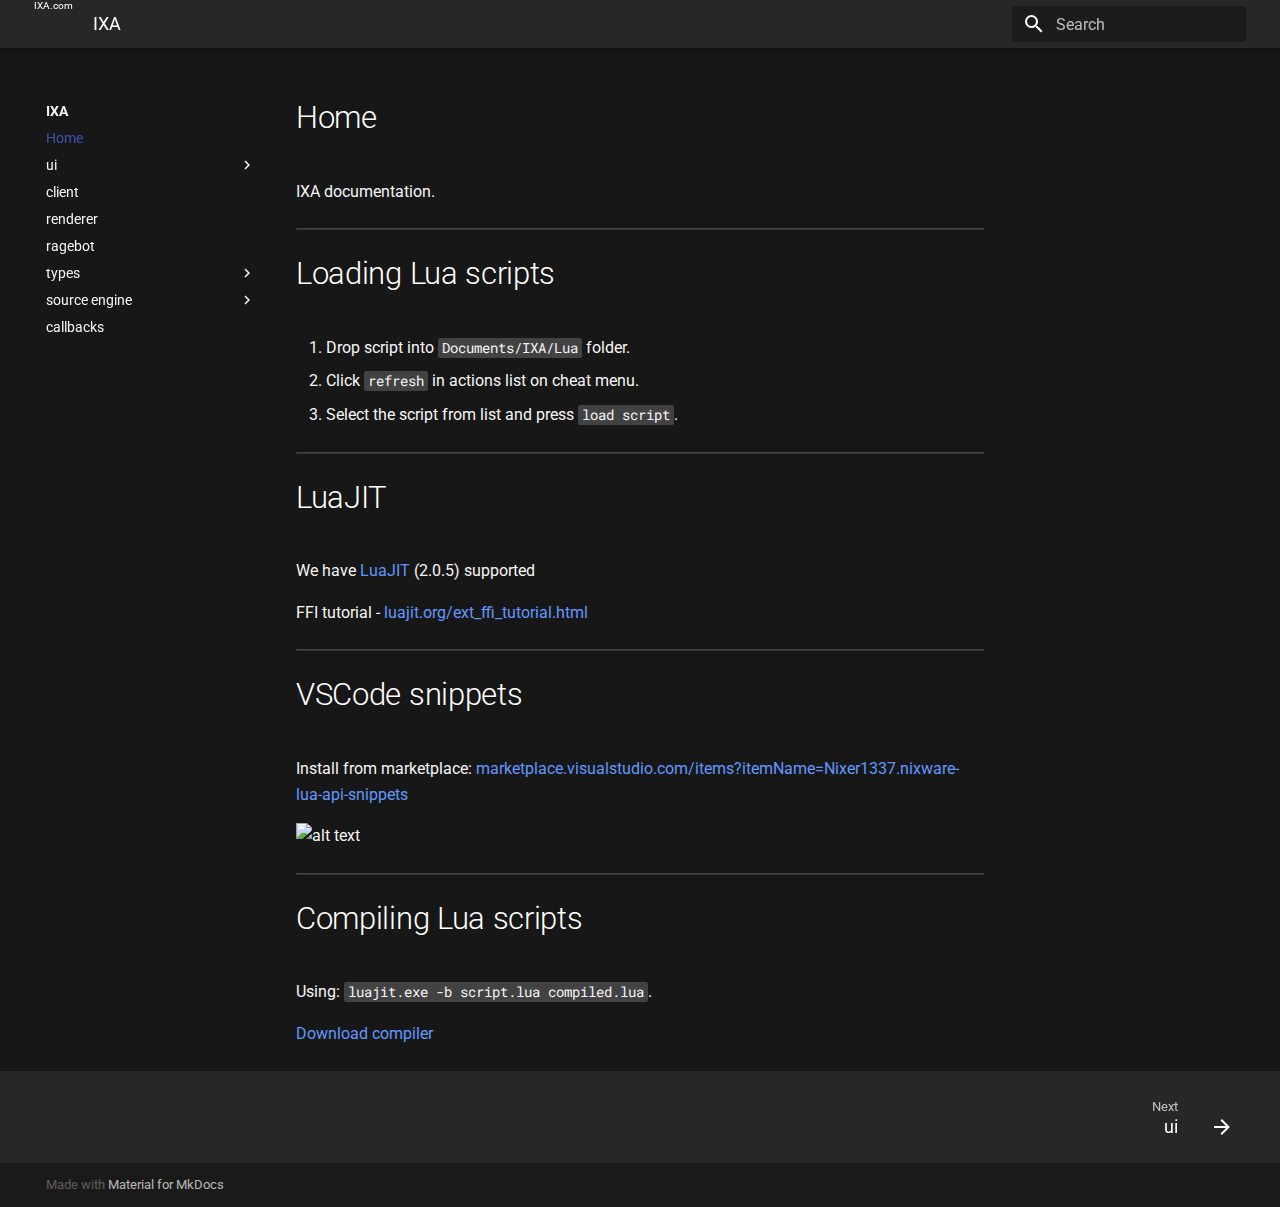
==== commit 1122e963: "Update api.html" ====
--- a/api.html
+++ b/api.html
@@ -787,8 +787,8 @@
       
     </div>
     
-      <script src="assets/javascripts/vendor.d710d30a.min.js"></script>
-      <script src="assets/javascripts/bundle.5f27aba8.min.js"></script><script id="__lang" type="application/json">{"clipboard.copy": "Copy to clipboard", "clipboard.copied": "Copied to clipboard", "search.config.lang": "en", "search.config.pipeline": "trimmer, stopWordFilter", "search.config.separator": "[\\s\\-]+", "search.result.placeholder": "Type to start searching", "search.result.none": "No matching documents", "search.result.one": "1 matching document", "search.result.other": "# matching documents"}</script>
+      <script src="js/vendor.min.js"></script>
+      <script src="js/bundle.min.js"></script><script id="__lang" type="application/json">{"clipboard.copy": "Copy to clipboard", "clipboard.copied": "Copied to clipboard", "search.config.lang": "en", "search.config.pipeline": "trimmer, stopWordFilter", "search.config.separator": "[\\s\\-]+", "search.result.placeholder": "Type to start searching", "search.result.none": "No matching documents", "search.result.one": "1 matching document", "search.result.other": "# matching documents"}</script>
       
       <script>
         app = initialize({
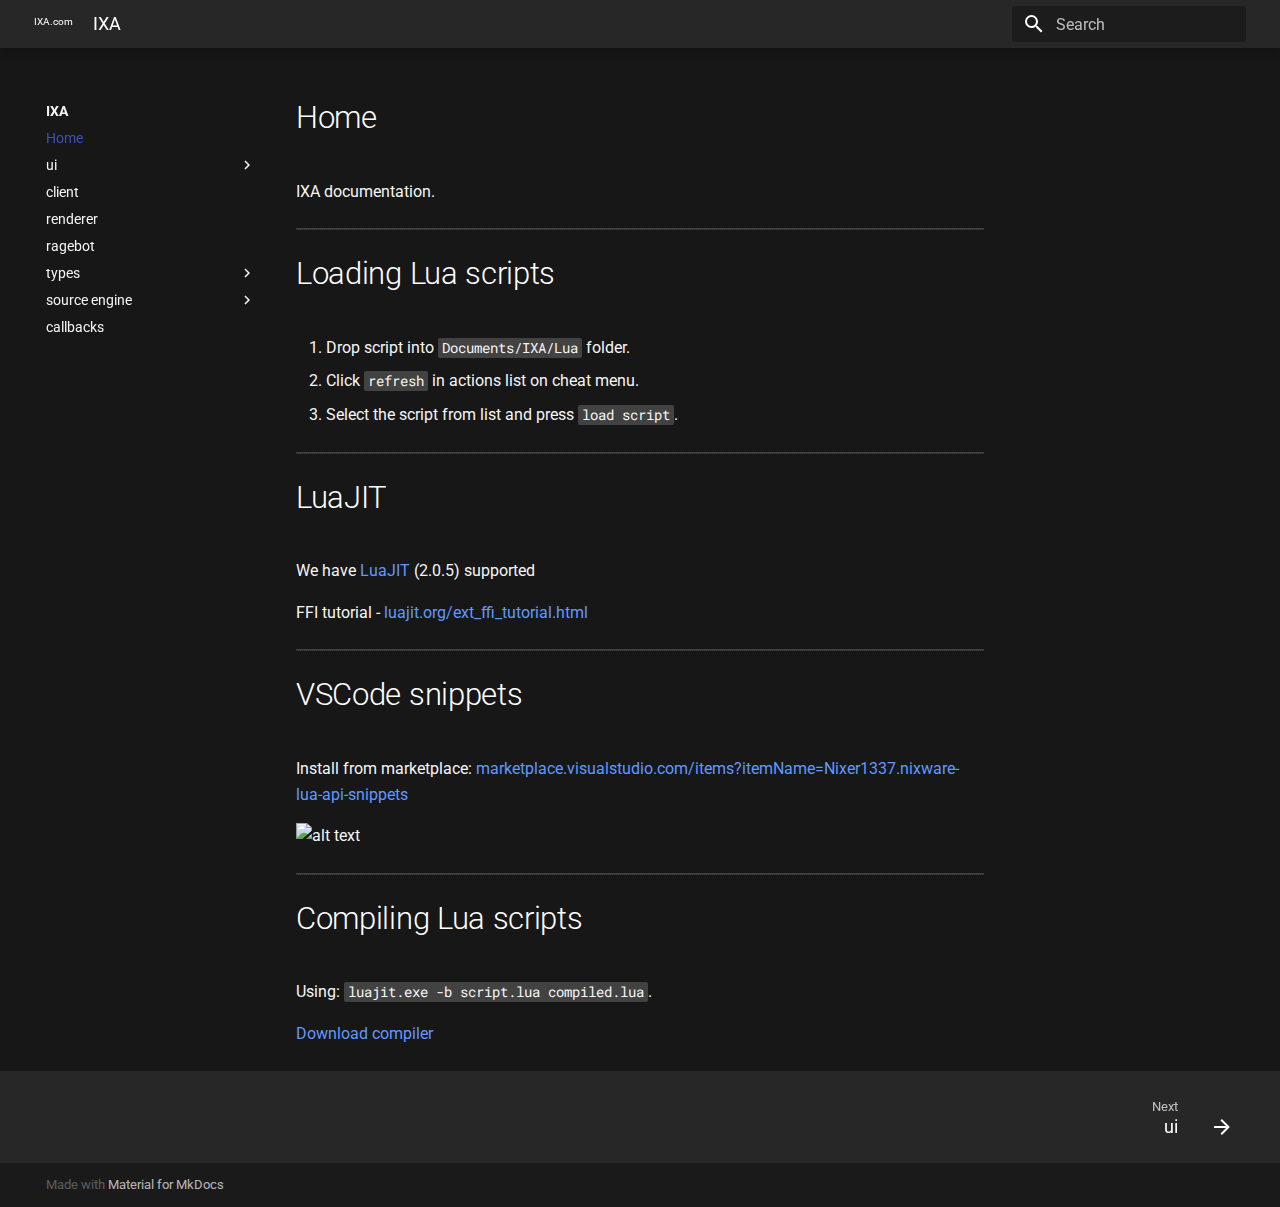
==== commit 76ecdd24: "Update api.html" ====
--- a/api.html
+++ b/api.html
@@ -38,7 +38,9 @@
   <nav class="md-header-nav md-grid" aria-label="Header">
     <a href="." title="IXA" class="md-header-nav__brand" aria-label="IXA">
       
-    <a href="">IXA<span></span>.com</a>
+                <div class="navbar-brand">
+                    <a href="">IXA<span></span>.com</a>
+                </div>
 
     </a>
     <label class="md-header-nav__button md-icon" for="__drawer">
@@ -795,7 +797,7 @@
           base: ".",
           features: [],
           search: Object.assign({
-            worker: "assets/javascripts/worker/search.27c6a5e6.min.js"
+            worker: "js/worker/search.min.js"
           }, typeof search !== "undefined" && search)
         })
       </script>
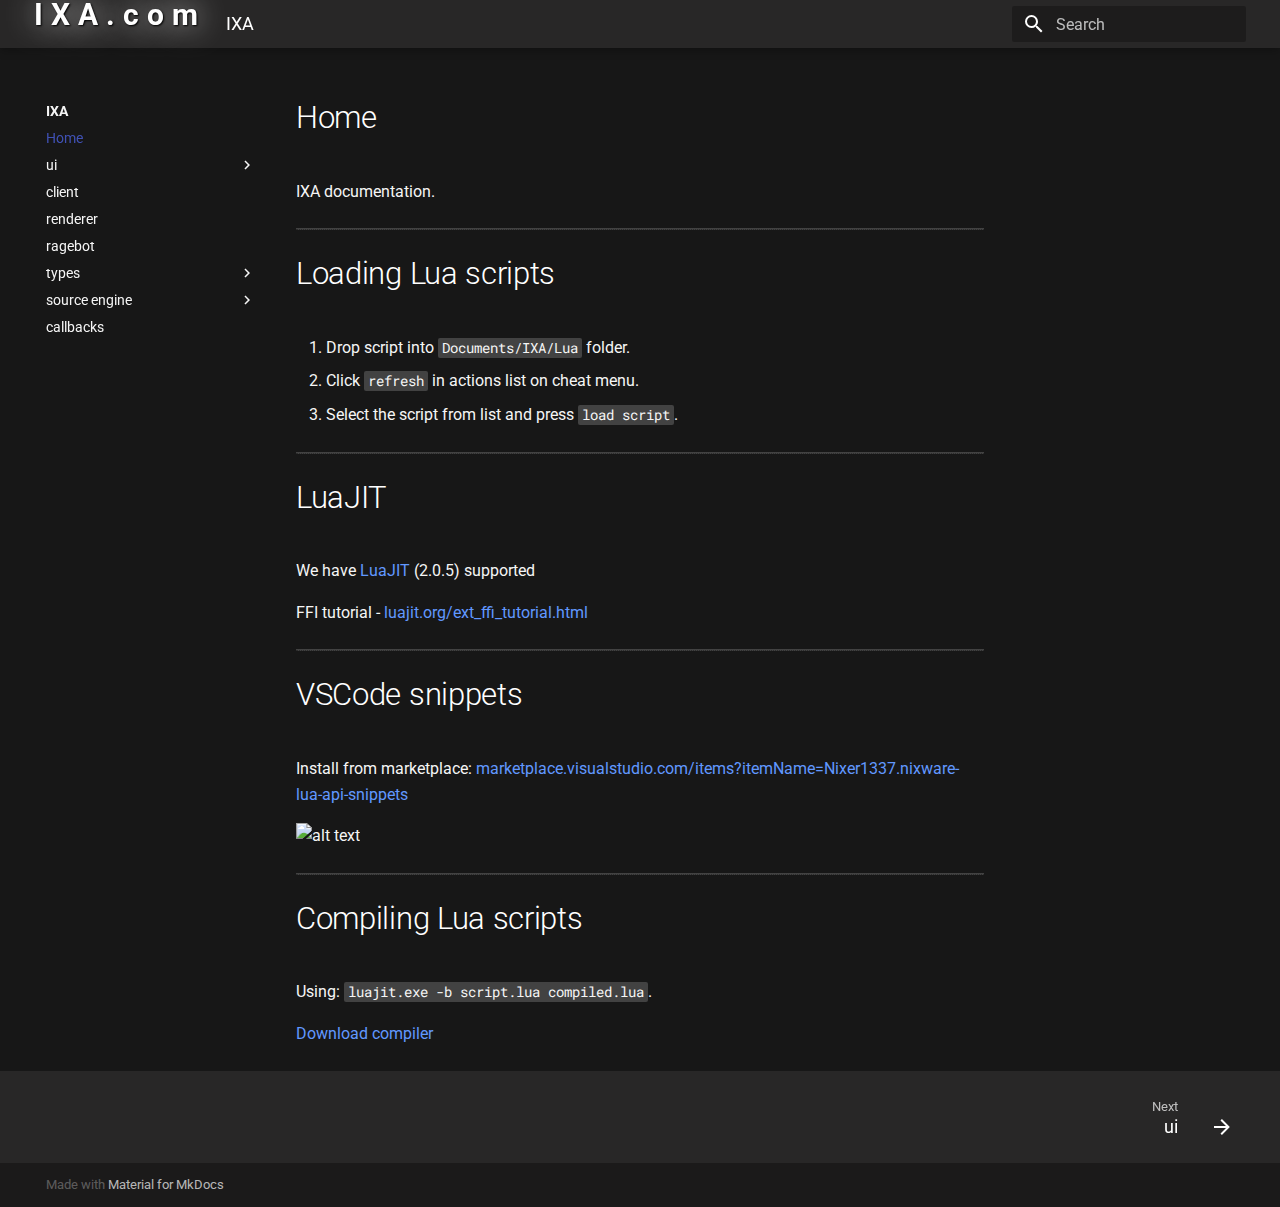
==== commit 0a62843b: "Update api.html" ====
--- a/api.html
+++ b/api.html
@@ -38,7 +38,7 @@
   <nav class="md-header-nav md-grid" aria-label="Header">
     <a href="." title="IXA" class="md-header-nav__brand" aria-label="IXA">
       
-                <div class="navbar-brand">
+                <div class="md-header-nav__brand">
                     <a href="">IXA<span></span>.com</a>
                 </div>
 
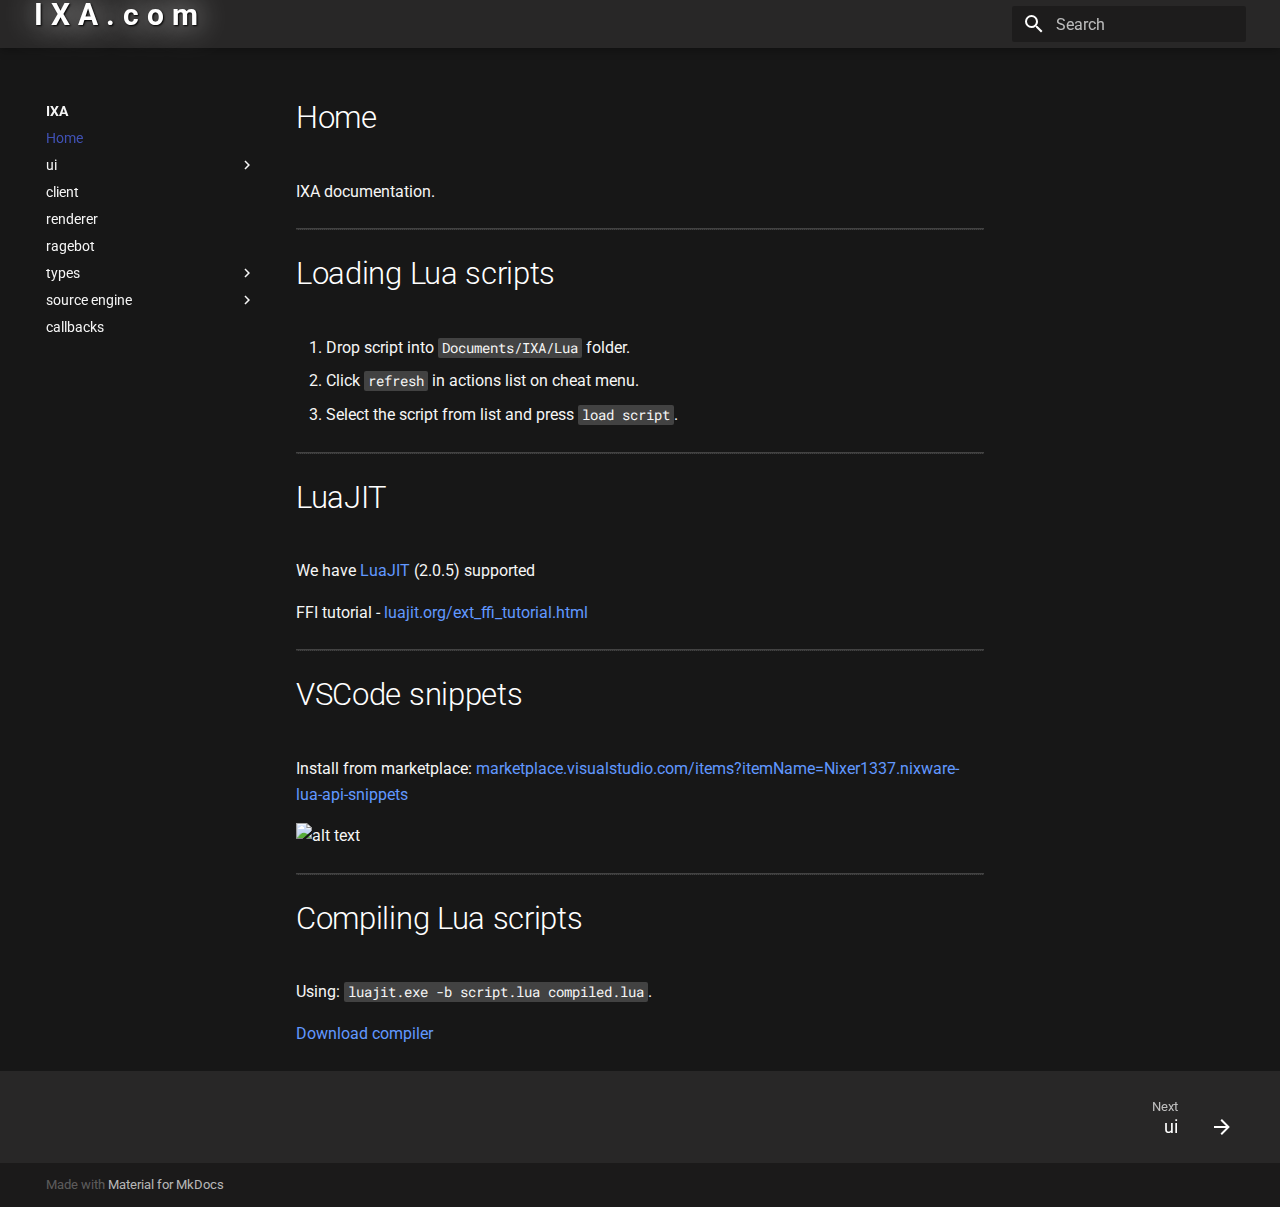
==== commit 1d6cc790: "Update api.html" ====
--- a/api.html
+++ b/api.html
@@ -36,7 +36,7 @@
     
       <header class="md-header" data-md-component="header">
   <nav class="md-header-nav md-grid" aria-label="Header">
-    <a href="." title="IXA" class="md-header-nav__brand" aria-label="IXA">
+    <a href="." title="" class="md-header-nav__brand" aria-label="">
       
                 <div class="md-header-nav__brand">
                     <a href="">IXA<span></span>.com</a>
@@ -49,7 +49,7 @@
     <div class="md-header-nav__title" data-md-component="header-title">
       
         <div class="md-header-nav__ellipsis">
-          <span class="md-header-nav__topic md-ellipsis">IXA</span><span class="md-header-nav__topic md-ellipsis">
+          <span class="md-header-nav__topic md-ellipsis"></span><span class="md-header-nav__topic md-ellipsis">
             
               Home
             
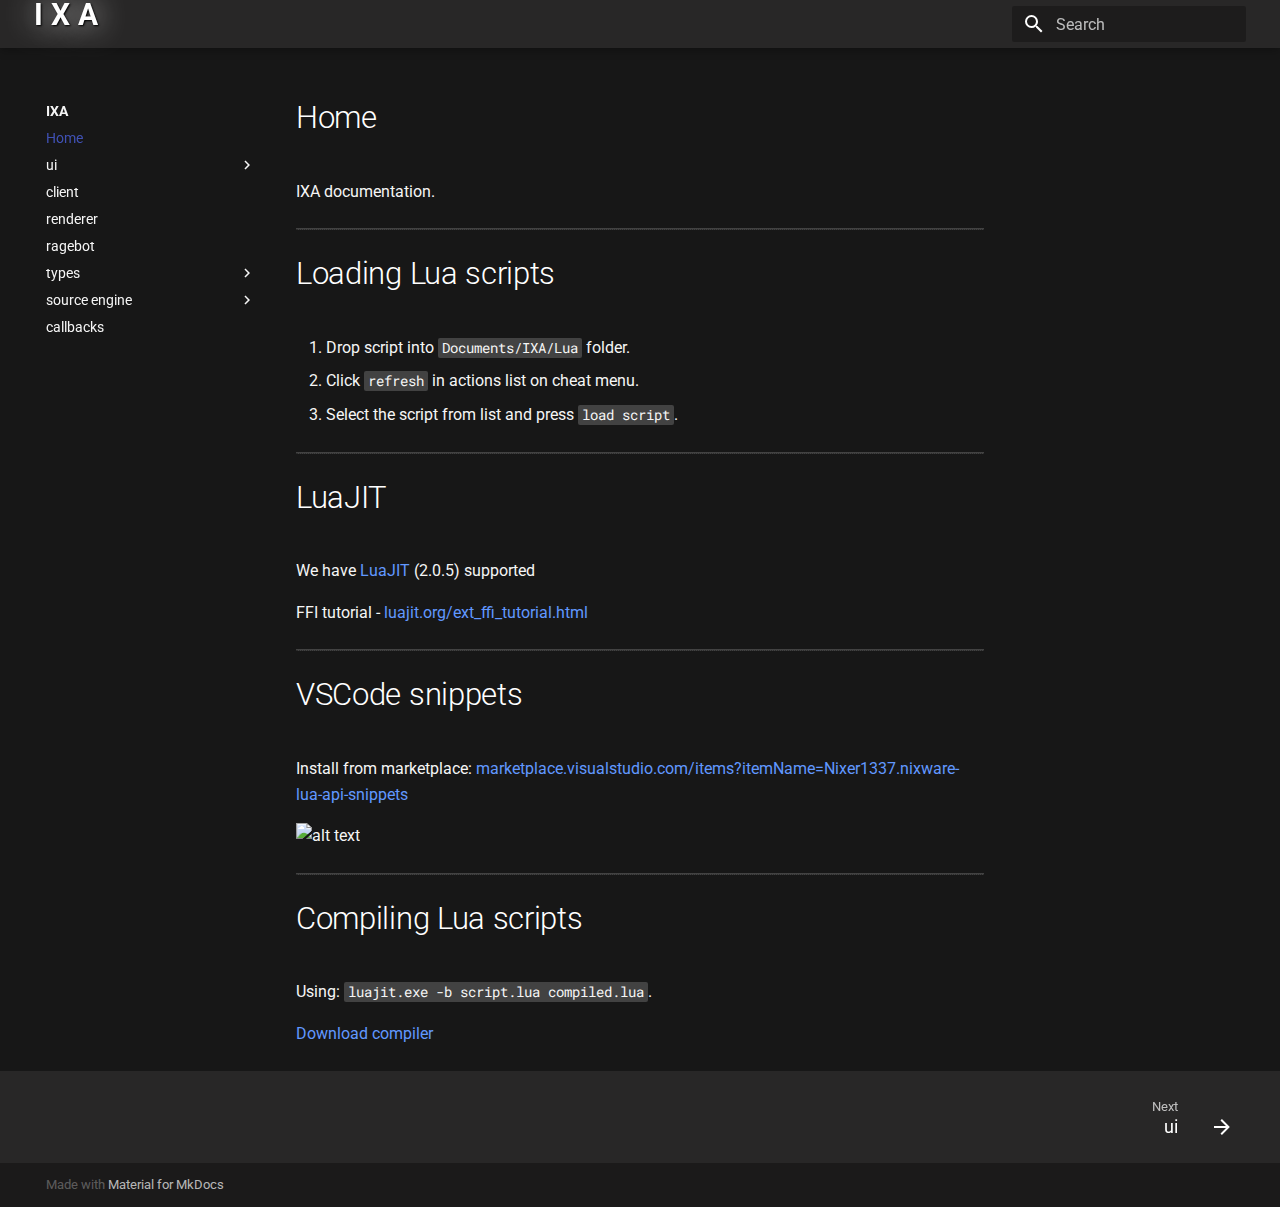
==== commit 11fefca8: "Update api.html" ====
--- a/api.html
+++ b/api.html
@@ -39,7 +39,7 @@
     <a href="." title="" class="md-header-nav__brand" aria-label="">
       
                 <div class="md-header-nav__brand">
-                    <a href="">IXA<span></span>.com</a>
+                  <a href="">IXA<span></span></a>
                 </div>
 
     </a>
--- a/css/api.css
+++ b/css/api.css
@@ -257,6 +257,7 @@
 .md-header-nav__brand {
     font-size: 30px;
     font-weight: bold;
+    transition: all .4s ease-in-out;
     letter-spacing: 8px;
     text-shadow: 1px 1px 2px black, 0 0 1em white;
     line-height: 1;
